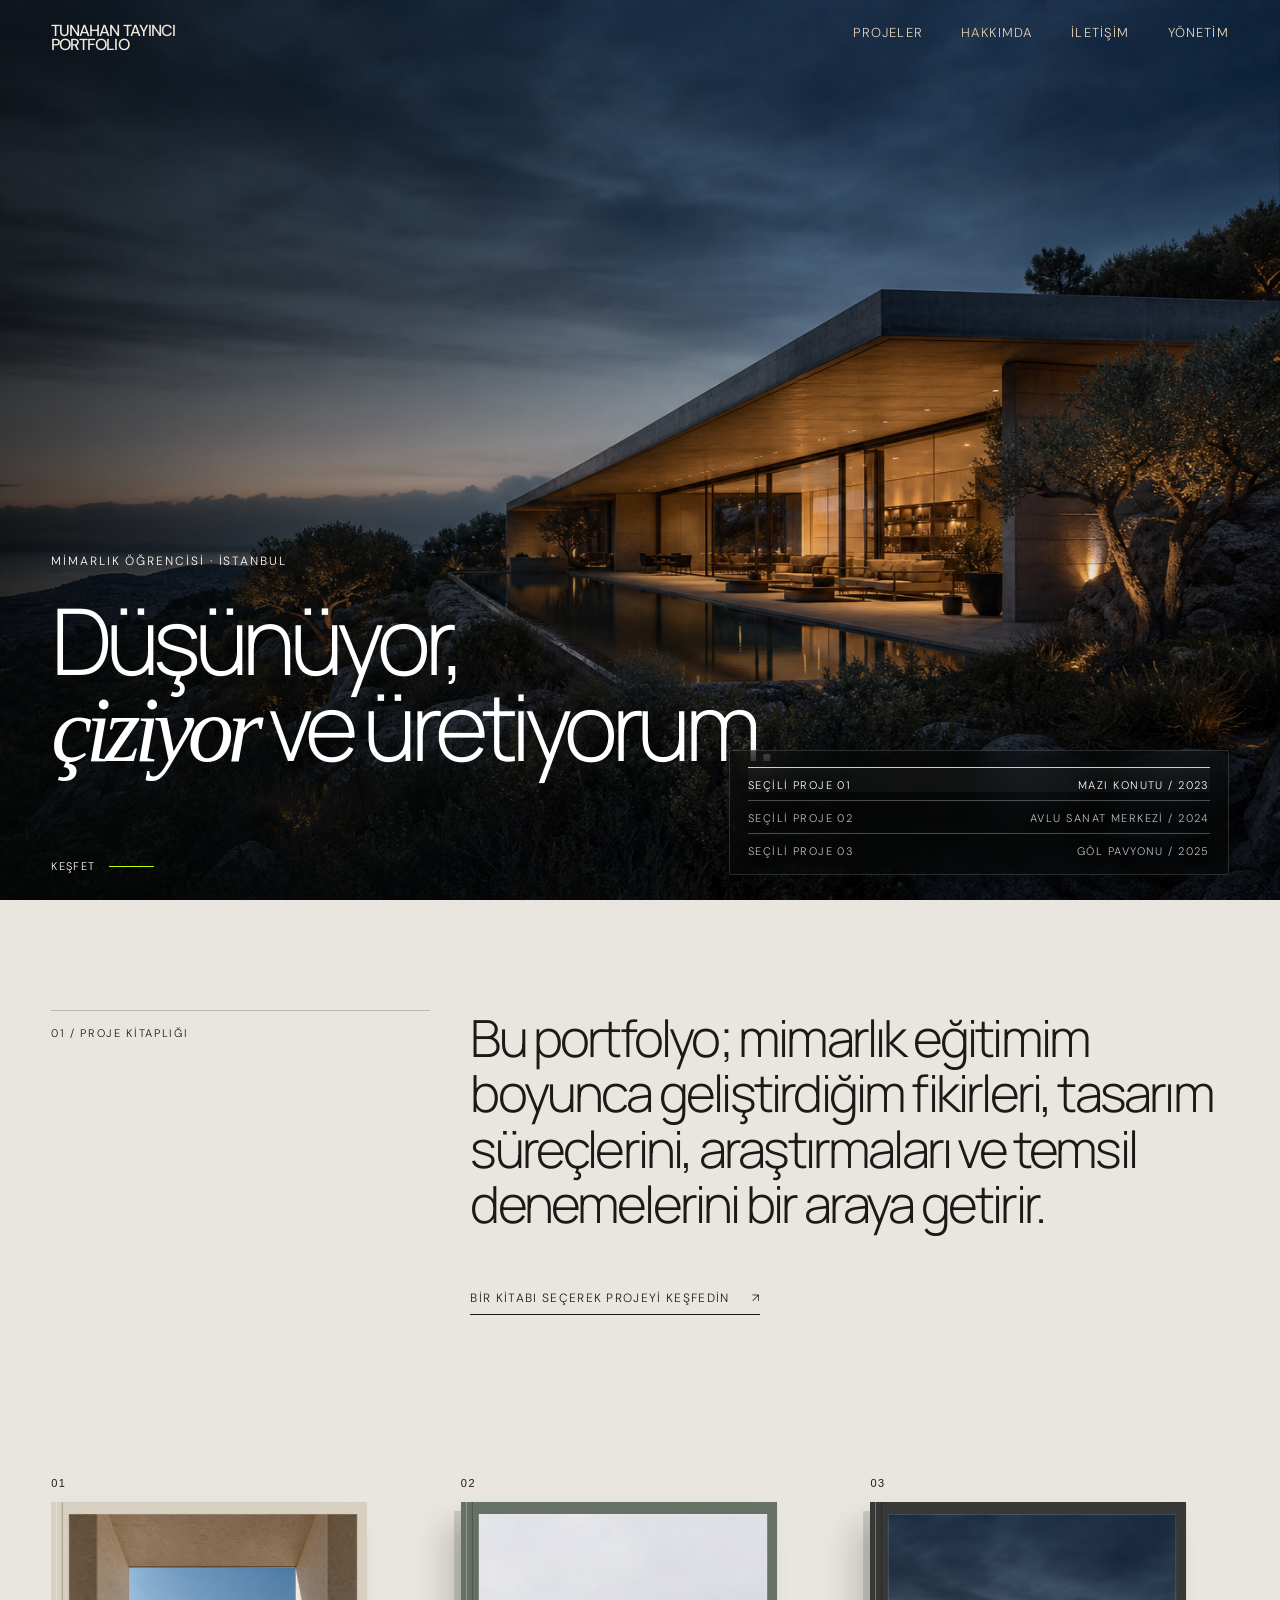
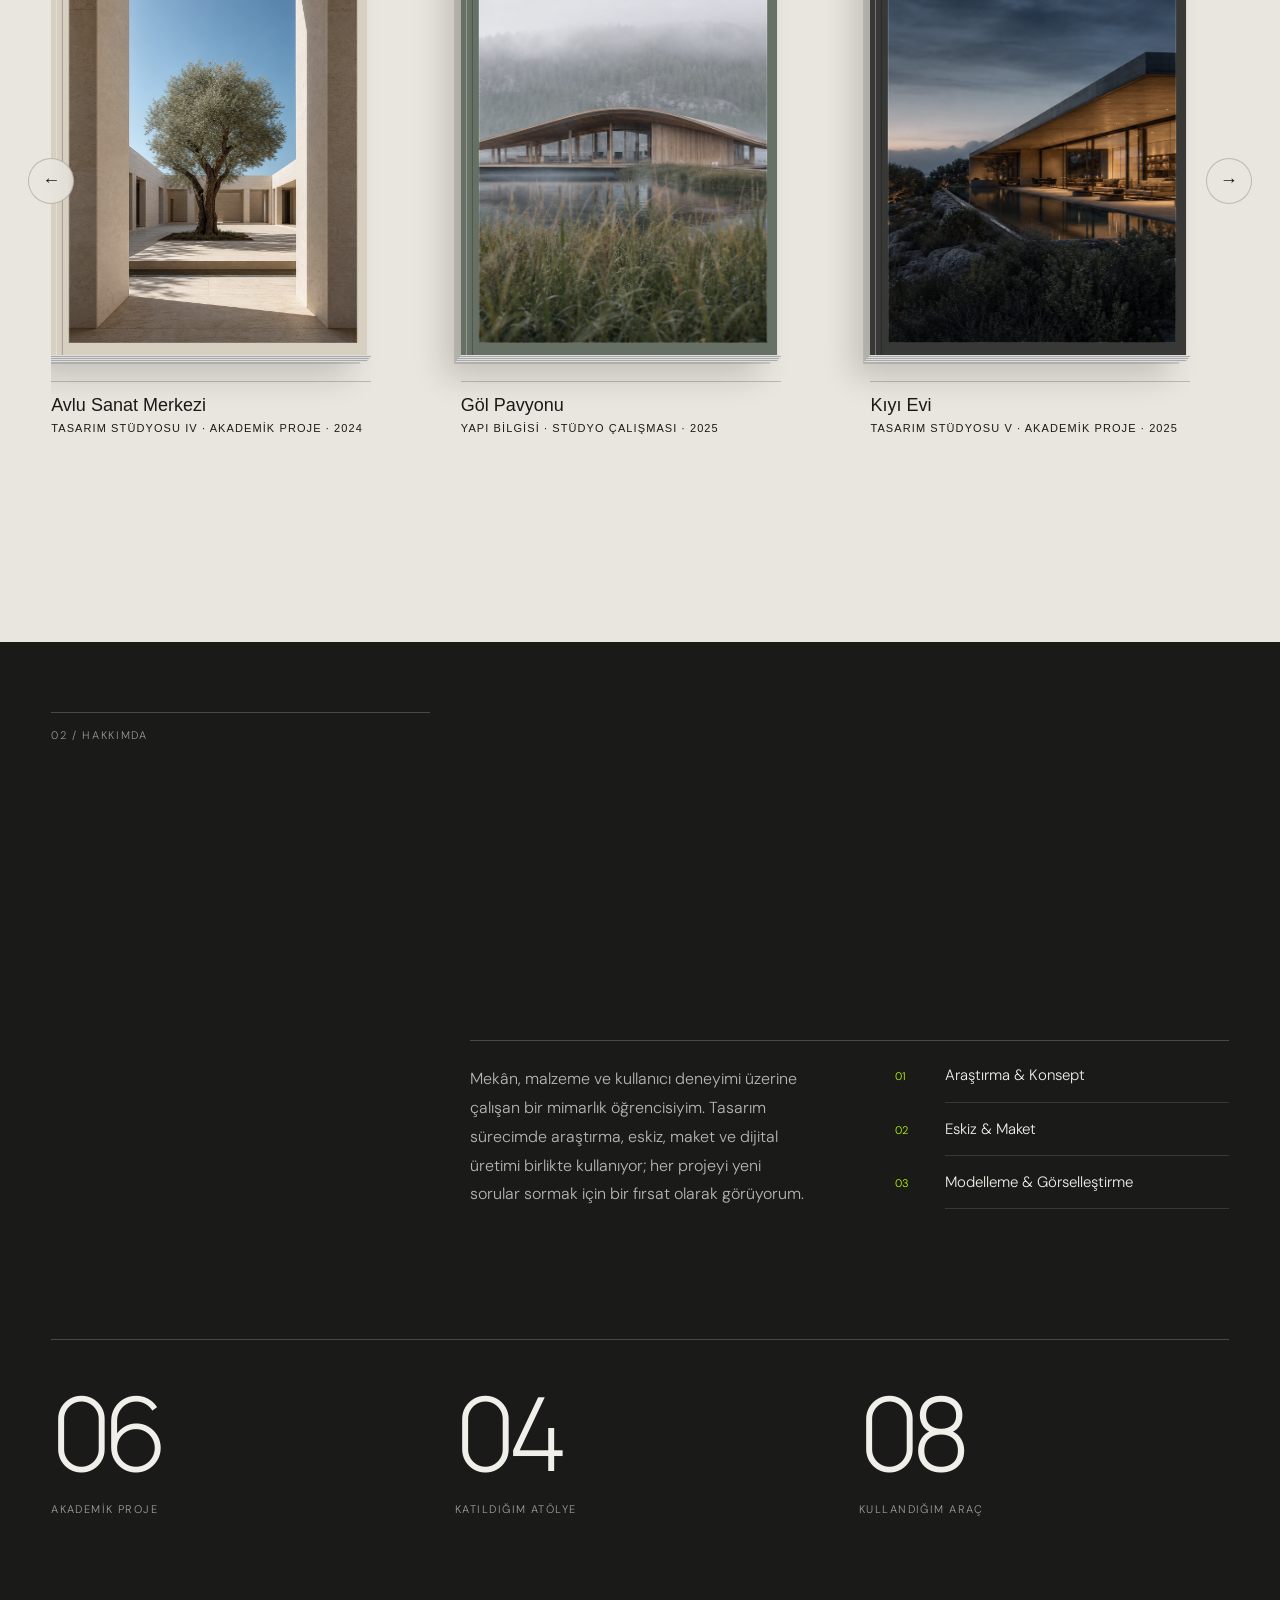
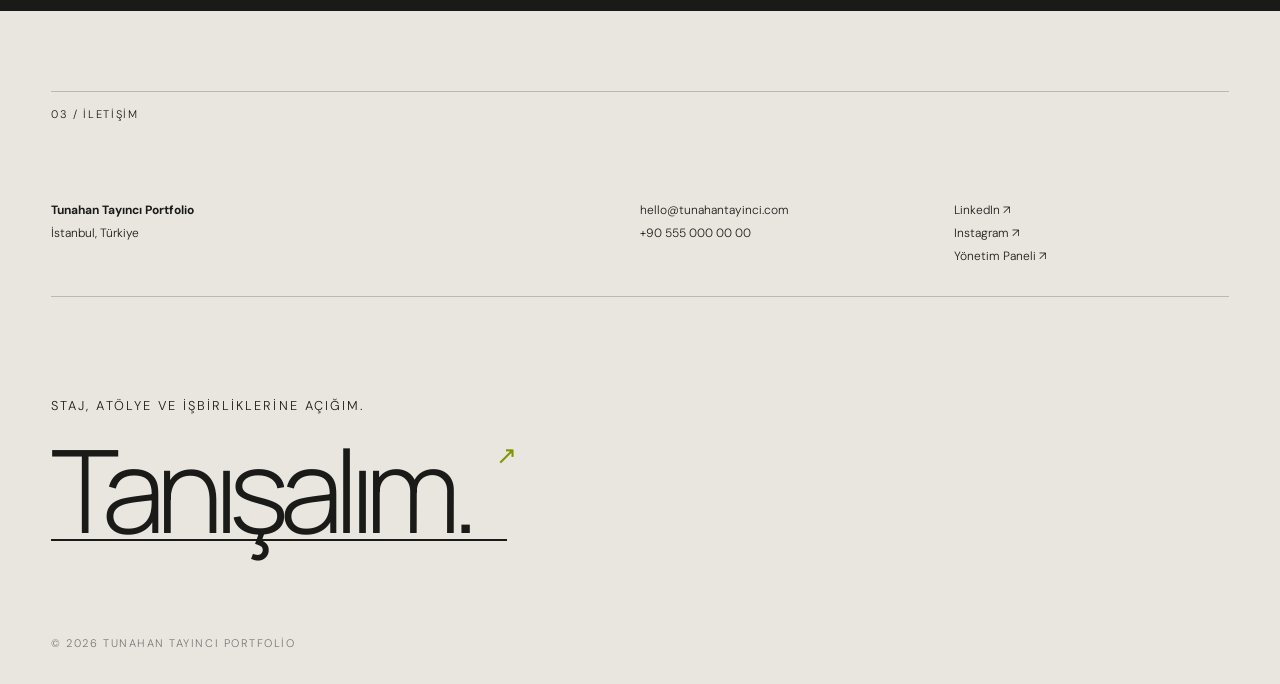
==== index.html @ 9699355d "Add files via upload" ====
<!DOCTYPE html>
<html lang="tr">
<head>
  <meta charset="UTF-8">
  <meta name="viewport" content="width=device-width, initial-scale=1.0">
  <meta name="description" content="Mimar/Architecture kişisel proje ve tasarım portfolyosu.">
  <title>Tunahan Tayıncı Portfolio — Mimar/Architecture</title>
  <link rel="preconnect" href="https://fonts.googleapis.com">
  <link rel="preconnect" href="https://fonts.gstatic.com" crossorigin>
  <link href="https://fonts.googleapis.com/css2?family=DM+Sans:wght@300;400;500&family=Manrope:wght@300;400;500&display=swap" rel="stylesheet">
  <link rel="stylesheet" href="styles.css">
</head>
<body>
  <header class="site-header" id="top">
    <a class="logo" href="#top"><span>TUNAHAN TAYINCI</span><span>PORTFOLIO</span></a>
    <button class="menu-toggle" type="button" aria-label="Menüyü aç" aria-expanded="false"><span></span><span></span></button>
    <nav class="nav-links">
      <a href="#projects">Projeler</a><a href="#studio">Hakkımda</a><a href="#contact">İletişim</a><a href="admin.html">Yönetim</a>
    </nav>
  </header>

  <main>
    <section class="hero" id="hero-section">
      <img id="hero-image" alt="Seçili mimari proje" fetchpriority="high">
      <div class="hero-shade"></div>
      <div class="hero-content"><p class="eyebrow" id="hero-location"></p><h1 id="hero-title"></h1></div>
      <div class="hero-meta" id="hero-featured-projects"></div>
      <a class="scroll-cue" href="#projects"><span>Keşfet</span><i></i></a>
    </section>

    <section class="intro section-pad reveal" id="projects">
      <div class="section-index">01 / Proje Kitaplığı</div>
      <div class="intro-copy">
        <p id="intro-text"></p>
        <span class="text-link">Bir kitabı seçerek projeyi keşfedin <span>↗</span></span>
      </div>
    </section>

    <div class="book-shelf section-pad" aria-label="Proje kitaplığı">
      <button class="shelf-arrow shelf-arrow-left" type="button" aria-label="Önceki projeler">←</button>
      <section class="book-library" id="project-grid"></section>
      <button class="shelf-arrow shelf-arrow-right" type="button" aria-label="Sonraki projeler">→</button>
    </div>

    <section class="studio section-pad" id="studio">
      <div class="section-index light">02 / Hakkımda</div>
      <div class="studio-heading reveal"><p>Tasarım yaklaşımım</p><h2 id="studio-title"></h2></div>
      <div class="studio-details reveal">
        <p id="studio-description"></p>
        <div class="services" id="skill-list"></div>
      </div>
      <div class="studio-stats reveal" id="studio-stats"></div>
    </section>

    <section class="contact section-pad" id="contact">
      <div class="section-index">03 / İletişim</div>
      <footer>
        <div class="footer-address"><strong id="footer-name"></strong><span id="footer-address"></span></div>
        <div class="footer-links"><a id="footer-email"></a><a id="footer-phone"></a></div>
        <div class="footer-social" id="footer-socials"></div>
      </footer>
      <div class="contact-main reveal"><p>Staj, atölye ve işbirliklerine açığım.</p><a id="contact-email" href="#" target="_blank" rel="noopener noreferrer"><span id="contact-link-text">Tanışalım.</span><span class="contact-arrow">↗</span></a></div>
      <p class="copyright">© 2026 Tunahan Tayıncı Portfolio</p>
    </section>
  </main>

  <dialog class="book-modal" id="book-modal">
    <button class="book-close" type="button" aria-label="Projeyi kapat">×</button>
    <div class="reader-heading"><span id="reader-kicker"></span><h2 id="reader-title"></h2></div>
    <div class="book-reader">
      <button class="reader-nav prev" type="button" aria-label="Önceki sayfa">←</button>
      <div class="open-book">
        <article class="paper-page page-left" id="page-left"></article>
        <article class="paper-page page-right" id="page-right"></article>
      </div>
      <button class="reader-nav next" type="button" aria-label="Sonraki sayfa">→</button>
    </div>
    <div class="reader-progress"><span id="page-count"></span><i><b id="page-progress"></b></i></div>
    <aside class="feedback-dock" id="feedback-dock">
      <button class="feedback-toggle" id="feedback-toggle" type="button" aria-expanded="false">Geri Bildirimler</button>
      <div class="feedback-drawer" id="feedback-drawer" hidden>
        <div class="feedback-drawer-head"><strong>Geri Bildirimler</strong><span id="feedback-count"></span></div>
        <div class="feedback-list" id="feedback-list"></div>
        <form class="feedback-form" id="feedback-form">
          <input class="feedback-honey" name="website" tabindex="-1" autocomplete="off" aria-hidden="true">
          <label>Adınız<input name="name" maxlength="80" required></label>
          <label>E-posta <small>Yayında görünmez</small><input name="email" type="email" maxlength="120"></label>
          <label>Geri bildirim<textarea name="message" maxlength="600" required></textarea></label>
          <button type="submit">Gönder</button>
          <p id="feedback-status"></p>
        </form>
      </div>
    </aside>
    <div class="page-zoom" id="page-zoom" aria-hidden="true">
      <button class="zoom-close" type="button" aria-label="Yakınlaştırmayı kapat">×</button>
      <div class="zoom-viewport" id="zoom-viewport">
        <object id="zoom-pdf" type="application/pdf" aria-label="YakÄ±nlaÅŸtÄ±rÄ±lmÄ±ÅŸ PDF proje sayfasÄ±"></object>
        <img id="zoom-image" alt="Yakınlaştırılmış proje sayfası">
      </div>
      <div class="zoom-controls" aria-label="Görsel yakınlaştırma kontrolleri">
        <button id="zoom-out" type="button" aria-label="Uzaklaştır">−</button>
        <output id="zoom-level" aria-live="polite">100%</output>
        <button id="zoom-in" type="button" aria-label="Yakınlaştır">+</button>
        <button id="zoom-reset" type="button" aria-label="Yakınlaştırmayı sıfırla">Sıfırla</button>
      </div>
      <span class="zoom-caption">Yakınlaştırın ve sürükleyerek çizimde gezinin</span>
    </div>
  </dialog>

  <script src="content.js?v=feedback-3"></script>
  <script src="script.js?v=feedback-3"></script>
</body>
</html>
---- styles.css ----
:root {
  --ink: #1a1a18;
  --paper: #e9e6df;
  --line: rgba(26, 26, 24, .22);
  --accent: #bdff00;
  --soft-white: #f1efe9;
  --pad: clamp(20px, 4vw, 72px);
}

* { box-sizing: border-box; }
html { scroll-behavior: smooth; }
body {
  margin: 0;
  background: var(--paper);
  color: var(--ink);
  font-family: "DM Sans", sans-serif;
  font-weight: 300;
}
a { color: inherit; text-decoration: none; }
img { display: block; width: 100%; }
.section-pad { padding-left: var(--pad); padding-right: var(--pad); }

.site-header {
  position: fixed;
  z-index: 20;
  top: 0; left: 0;
  width: 100%;
  display: flex;
  align-items: flex-start;
  justify-content: space-between;
  padding: 24px var(--pad);
  color: white;
  mix-blend-mode: difference;
}
.logo { display: flex; flex-direction: column; font-size: 16px; line-height: .9; letter-spacing: -.06em; font-weight: 500; }
.nav-links { display: flex; gap: 38px; font-size: 13px; text-transform: uppercase; letter-spacing: .09em; }
.nav-links a { position: relative; }
.nav-links a::after { content: ""; position: absolute; left: 0; bottom: -5px; width: 0; height: 1px; background: currentColor; transition: width .3s; }
.nav-links a:hover::after { width: 100%; }
.menu-toggle { display: none; }

.hero { position: relative; height: 100svh; min-height: 650px; color: white; overflow: hidden; background: #151715; }
.hero > img { position: absolute; inset: 0; height: 100%; object-fit: cover; opacity: 0; transition: opacity .7s ease; }
.hero.ready > img { opacity: 1; animation: hero-in 1.6s cubic-bezier(.2,.7,.2,1) both; }
.hero-shade { position: absolute; inset: 0; background: linear-gradient(90deg, rgba(5,7,7,.66), transparent 65%), linear-gradient(0deg, rgba(0,0,0,.35), transparent 45%); }
.hero-content { position: absolute; left: var(--pad); bottom: 14vh; }
.eyebrow { font-size: 12px; letter-spacing: .16em; text-transform: uppercase; margin-bottom: 28px; }
.hero h1 { font-family: "Manrope", sans-serif; font-weight: 300; font-size: clamp(46px, 7.2vw, 118px); line-height: .94; letter-spacing: -.07em; margin: 0; max-width: 1000px; }
.hero h1 em, .studio h2 em { font-family: Georgia, serif; font-weight: 400; }
.hero-meta { position: absolute; right: var(--pad); bottom: 25px; display: grid; gap: 8px; min-width: min(500px, 45vw); padding: 16px 18px; border: 1px solid rgba(255,255,255,.15); border-radius: 2px; background: rgba(7,9,8,.48); box-shadow: 0 18px 45px rgba(0,0,0,.22); backdrop-filter: blur(16px) saturate(1.15); -webkit-backdrop-filter: blur(16px) saturate(1.15); font-size: 11px; text-transform: uppercase; letter-spacing: .13em; }
.hero-project { appearance: none; border: 0; border-top: 1px solid rgba(255,255,255,.28); background: rgba(0,0,0,.08); color: rgba(255,255,255,.74); display: grid; grid-template-columns: 1fr auto; gap: 30px; align-items: center; padding: 10px 0 0; text-align: left; text-transform: inherit; letter-spacing: inherit; font: inherit; cursor: pointer; text-shadow: 0 1px 12px rgba(0,0,0,.55); transition: color .25s, border-color .25s, background .25s; }
.hero-project:hover, .hero-project.active { color: white; border-color: var(--accent); background: rgba(255,255,255,.04); }
.hero-project span:last-child { text-align: right; }
.scroll-cue { position: absolute; left: var(--pad); bottom: 27px; display: flex; gap: 13px; align-items: center; font-size: 11px; text-transform: uppercase; letter-spacing: .13em; }
.scroll-cue i { display: block; width: 45px; height: 1px; background: var(--accent); }

.section-index { font-size: 11px; letter-spacing: .15em; text-transform: uppercase; border-top: 1px solid var(--line); padding-top: 15px; }
.section-index.light { border-color: rgba(255,255,255,.2); color: rgba(255,255,255,.55); }
.intro { display: grid; grid-template-columns: 1fr 2fr; gap: 40px; padding-top: 110px; padding-bottom: 140px; }
.intro-copy p { font-family: "Manrope", sans-serif; font-size: clamp(28px, 4vw, 58px); line-height: 1.08; letter-spacing: -.055em; margin: 0 0 55px; max-width: 1000px; }
.text-link { font-size: 12px; text-transform: uppercase; letter-spacing: .11em; border-bottom: 1px solid var(--ink); padding-bottom: 8px; }
.text-link span { margin-left: 18px; }

.book-shelf {
  position: relative;
  padding-top: 30px;
  padding-bottom: 170px;
}
.book-library {
  display: grid;
  grid-auto-flow: column;
  grid-auto-columns: clamp(220px, 25vw, 360px);
  gap: clamp(34px, 7vw, 120px);
  align-items: end;
  padding: 0 0 38px;
  overflow-x: auto;
  overflow-y: visible;
  overscroll-behavior-inline: contain;
  scroll-snap-type: x proximity;
  scroll-padding-inline: var(--pad);
  perspective: 1600px;
  scrollbar-width: thin;
  scrollbar-color: rgba(26,26,24,.45) transparent;
}
.book-library::-webkit-scrollbar { height: 7px; }
.book-library::-webkit-scrollbar-track { background: transparent; }
.book-library::-webkit-scrollbar-thumb { background: rgba(26,26,24,.35); border-radius: 999px; }
.shelf-arrow {
  position: absolute;
  z-index: 3;
  top: 42%;
  transform: translateY(-50%);
  width: 46px;
  height: 46px;
  border-radius: 50%;
  border: 1px solid var(--line);
  background: rgba(233,230,223,.84);
  color: var(--ink);
  font-size: 18px;
  backdrop-filter: blur(10px);
  cursor: pointer;
}
.shelf-arrow-left { left: max(14px, calc(var(--pad) - 23px)); }
.shelf-arrow-right { right: max(14px, calc(var(--pad) - 23px)); }
.shelf-arrow:hover { background: var(--accent); border-color: transparent; }
.project-book {
  display: block;
  appearance: none;
  border: 0;
  background: none;
  color: inherit;
  padding: 0;
  text-align: left;
  cursor: pointer;
  scroll-snap-align: start;
}
.project-book:nth-child(even) { transform: translateY(70px); }
.book-number { display: block; font-size: 11px; letter-spacing: .14em; margin-bottom: 13px; }
.book-cover {
  display: block;
  position: relative;
  aspect-ratio: 3/4.25;
  padding: 12px 10px 12px 18px;
  background: var(--book-color);
  box-shadow: -7px 9px 0 rgba(0,0,0,.13), -18px 22px 30px rgba(0,0,0,.16);
  transform-origin: left center;
  transform: rotateY(-9deg);
  transition: transform .55s cubic-bezier(.2,.7,.2,1), box-shadow .55s;
}
.book-cover::before { content: ""; position: absolute; z-index: 2; left: 5px; top: 0; bottom: 0; width: 5px; border-left: 1px solid rgba(255,255,255,.32); border-right: 1px solid rgba(0,0,0,.25); }
.book-cover::after { content: ""; position: absolute; left: 0; right: -5px; bottom: -7px; height: 7px; background: repeating-linear-gradient(0deg,#ddd 0 1px,#aaa 1px 2px); transform: skewX(-40deg); transform-origin: left top; }
.book-cover img { height: 100%; object-fit: cover; filter: saturate(.8); }
.book-cover i { position: absolute; inset: 12px 10px 12px 18px; box-shadow: inset 0 0 0 1px rgba(255,255,255,.15); }
.project-book:hover .book-cover { transform: rotateY(0) translateY(-14px); box-shadow: -4px 7px 0 rgba(0,0,0,.1), -20px 35px 45px rgba(0,0,0,.23); }
.book-caption { display: flex; flex-direction: column; gap: 6px; border-top: 1px solid var(--line); margin-top: 25px; padding-top: 13px; }
.book-caption strong { font-size: 18px; font-weight: 400; }
.book-caption small { font-size: 11px; text-transform: uppercase; letter-spacing: .1em; }

.book-modal {
  width: 100vw;
  max-width: none;
  height: 100vh;
  max-height: none;
  margin: 0;
  border: 0;
  padding: 28px var(--pad);
  background: #171816;
  color: var(--soft-white);
  overflow: hidden;
}
.book-modal::backdrop { background: rgba(0,0,0,.8); }
.book-close { position: absolute; z-index: 5; top: 22px; right: var(--pad); border: 1px solid rgba(255,255,255,.25); color: white; background: transparent; border-radius: 50%; width: 44px; height: 44px; font-size: 25px; font-weight: 200; cursor: pointer; }
.reader-heading { position: absolute; z-index: 2; left: var(--pad); top: 27px; }
.reader-heading span { display: block; color: var(--accent); font-size: 11px; text-transform: uppercase; letter-spacing: .13em; margin-bottom: 7px; }
.reader-heading h2 { margin: 0; font-size: 20px; font-weight: 400; }
.book-reader { height: 100%; display: grid; grid-template-columns: 55px minmax(0, 1200px) 55px; justify-content: center; align-items: center; gap: 20px; }
.open-book { position: relative; display: grid; grid-template-columns: 1fr 1fr; height: min(72vh, 730px); filter: drop-shadow(0 25px 35px rgba(0,0,0,.45)); perspective: 2800px; transform-style: preserve-3d; }
.open-book::after { content: ""; position: absolute; z-index: 4; left: 50%; top: 0; bottom: 0; width: 28px; transform: translateX(-50%); background: linear-gradient(90deg,transparent,rgba(0,0,0,.2),rgba(255,255,255,.07),transparent); pointer-events: none; }
.paper-page { position: relative; background: #e8e4da; color: var(--ink); overflow: hidden; transform-style: preserve-3d; backface-visibility: hidden; will-change: transform, opacity, box-shadow; }
.page-left { border-radius: 3px 0 0 3px; box-shadow: inset -10px 0 18px rgba(0,0,0,.1); }
.page-right { border-radius: 0 3px 3px 0; box-shadow: inset 10px 0 18px rgba(0,0,0,.1); transform-origin: left; }
.reader-image-frame { width: 100%; height: 100%; overflow: hidden; border: 0; padding: 0; cursor: zoom-in; position: relative; }
.reader-image { width: 100%; height: 100%; object-fit: cover; }
.zoom-hint { position: absolute; left: 14px; bottom: 14px; background: rgba(0,0,0,.56); color: white; padding: 7px 10px; font-size: 10px; text-transform: uppercase; letter-spacing: .12em; opacity: 0; transform: translateY(6px); transition: opacity .25s, transform .25s; }
.zoomable-page:hover .zoom-hint { opacity: 1; transform: translateY(0); }
.folio { position: absolute; right: 15px; bottom: 12px; background: rgba(0,0,0,.55); color: white; padding: 6px 8px; font-size: 11px; }
.page-zoom { position: fixed; z-index: 20; inset: 0; display: grid; place-items: center; padding: clamp(18px, 4vw, 56px); background: rgba(5,6,6,.86); opacity: 0; visibility: hidden; pointer-events: none; transition: opacity .28s ease, visibility .28s ease; backdrop-filter: blur(12px); }
.page-zoom.open { opacity: 1; visibility: visible; pointer-events: auto; }
.zoom-viewport { width: 94vw; height: 82vh; display: grid; place-items: center; overflow: hidden; cursor: zoom-in; touch-action: none; }
.zoom-viewport.zoomed { cursor: grab; }
.zoom-viewport.dragging { cursor: grabbing; }
.zoom-viewport #zoom-pdf { display: none; width: 100%; height: 100%; border: 0; background: white; }
.page-zoom.pdf-mode .zoom-viewport { cursor: default; overflow: hidden; touch-action: auto; }
.page-zoom.pdf-mode #zoom-image { display: none; }
.page-zoom.pdf-mode #zoom-pdf { display: block; }
.page-zoom.pdf-mode .zoom-controls { display: none; }
.page-zoom img { width: auto; height: auto; max-width: 94vw; max-height: 82vh; object-fit: contain; filter: drop-shadow(0 28px 40px rgba(0,0,0,.55)); animation: zoom-in .32s cubic-bezier(.2,.7,.2,1) both; transform-origin: center; user-select: none; -webkit-user-drag: none; will-change: transform; }
.zoom-caption { position: absolute; left: 50%; bottom: 22px; transform: translateX(-50%); color: rgba(255,255,255,.62); font-size: 11px; text-transform: uppercase; letter-spacing: .14em; white-space: nowrap; }
.zoom-close { position: absolute; z-index: 2; top: 24px; right: var(--pad); width: 44px; height: 44px; border-radius: 50%; border: 1px solid rgba(255,255,255,.28); background: transparent; color: white; font-size: 26px; cursor: pointer; }
.zoom-controls { position: absolute; z-index: 3; right: var(--pad); bottom: 20px; display: flex; align-items: center; gap: 7px; padding: 7px; border: 1px solid rgba(255,255,255,.2); border-radius: 999px; background: rgba(12,13,12,.72); backdrop-filter: blur(12px); }
.zoom-controls button { min-width: 38px; height: 38px; border: 0; border-radius: 999px; padding: 0 12px; background: rgba(255,255,255,.1); color: white; font: inherit; font-size: 18px; cursor: pointer; }
.zoom-controls button:hover { background: var(--accent); color: var(--ink); }
.zoom-controls #zoom-reset { font-size: 11px; text-transform: uppercase; letter-spacing: .08em; }
.zoom-controls output { min-width: 50px; color: white; font-size: 11px; text-align: center; letter-spacing: .06em; }
.intro-page, .end-page { height: 100%; padding: clamp(30px,5vw,80px); display: flex; flex-direction: column; justify-content: center; }
.intro-page span, .intro-page small, .end-page span, .end-page small { font-size: 11px; text-transform: uppercase; letter-spacing: .13em; }
.intro-page h3 { font-family: "Manrope"; font-size: clamp(36px,4.5vw,74px); line-height: .95; letter-spacing: -.07em; margin: 40px 0 24px; }
.intro-page p { font-size: 15px; line-height: 1.75; max-width: 420px; }
.intro-page small { margin-top: auto; }
.reader-text-page { height: 100%; padding: clamp(30px,5vw,76px); display: flex; flex-direction: column; justify-content: center; color: var(--ink); }
.reader-text-page span { font-size: 11px; text-transform: uppercase; letter-spacing: .13em; color: #778500; margin-bottom: 26px; }
.reader-text-page h3 { font-family: "Manrope", sans-serif; font-size: clamp(32px,4vw,64px); line-height: .98; letter-spacing: -.06em; font-weight: 300; margin: 0 0 26px; }
.reader-text-page p { margin: 0; font-size: 16px; line-height: 1.75; white-space: pre-wrap; max-width: 520px; }
.reader-pdf-page { position: relative; height: 100%; padding: 18px 18px 58px; overflow: hidden; display: grid; place-items: center; background: #f3f1ea; }
.reader-pdf-page object { width: 100%; height: auto; max-height: 100%; aspect-ratio: 1.414 / 1; border: 0; background: white; display: block; box-shadow: 0 8px 22px rgba(0,0,0,.18); }
.reader-pdf-page a { position: absolute; left: 14px; bottom: 14px; z-index: 2; background: rgba(0,0,0,.64); color: white; padding: 8px 10px; font-size: 10px; text-transform: uppercase; letter-spacing: .12em; }
.pdf-inspect-trigger { width: 100%; height: 100%; display: grid; place-items: center; border: 0; padding: 0; background: transparent; cursor: zoom-in; position: relative; }
.pdf-inspect-trigger object { pointer-events: none; }
.pdf-inspect-trigger > span { position: absolute; left: 14px; bottom: 14px; z-index: 2; background: rgba(0,0,0,.64); color: white; padding: 8px 10px; font-size: 10px; text-transform: uppercase; letter-spacing: .12em; }
.pdf-fallback { height: 100%; display: grid; place-items: center; gap: 8px; align-content: center; padding: 24px; text-align: center; }
.pdf-fallback strong { font-size: 42px; letter-spacing: .12em; }
.end-page { text-align: center; gap: 20px; }
.end-page strong { font-family: "Manrope"; font-size: clamp(32px,4vw,65px); letter-spacing: -.06em; font-weight: 300; }
.reader-nav { width: 48px; height: 48px; border-radius: 50%; border: 1px solid rgba(255,255,255,.25); color: white; background: transparent; font-size: 18px; cursor: pointer; }
.reader-nav:disabled { opacity: .2; cursor: default; }
.reader-progress { position: absolute; left: 50%; bottom: 22px; transform: translateX(-50%); width: min(350px,50vw); display: flex; align-items: center; gap: 14px; font-size: 11px; }
.reader-progress i { height: 1px; flex: 1; background: rgba(255,255,255,.2); }
.reader-progress b { display: block; height: 1px; width: 0; background: var(--accent); transition: width .4s; }
.feedback-dock { position: absolute; z-index: 6; right: var(--pad); bottom: 76px; width: min(390px, calc(100vw - 34px)); color: var(--ink); }
.feedback-toggle { margin-left: auto; display: block; border: 1px solid rgba(255,255,255,.26); background: rgba(18,19,18,.75); color: white; padding: 12px 15px; font-size: 11px; text-transform: uppercase; letter-spacing: .12em; backdrop-filter: blur(12px); }
.feedback-drawer { margin-top: 10px; max-height: min(58vh, 520px); overflow: auto; background: rgba(232,228,218,.96); border: 1px solid rgba(255,255,255,.18); box-shadow: 0 22px 60px rgba(0,0,0,.36); padding: 18px; backdrop-filter: blur(16px); }
.feedback-drawer-head { display: flex; justify-content: space-between; align-items: center; gap: 14px; border-bottom: 1px solid rgba(25,26,24,.18); padding-bottom: 12px; margin-bottom: 14px; }
.feedback-drawer-head strong { font-size: 18px; font-weight: 400; }
.feedback-drawer-head span { font-size: 10px; text-transform: uppercase; letter-spacing: .12em; color: #667700; }
.feedback-list { display: grid; gap: 12px; margin-bottom: 16px; }
.feedback-item { border-bottom: 1px solid rgba(25,26,24,.14); padding-bottom: 12px; }
.feedback-item p { margin: 0 0 8px; font-size: 14px; line-height: 1.55; white-space: pre-wrap; }
.feedback-item span { font-size: 10px; text-transform: uppercase; letter-spacing: .12em; color: #667700; }
.feedback-empty { margin: 0 0 14px; color: #666; font-size: 14px; line-height: 1.5; }
.feedback-form { display: grid; gap: 12px; border-top: 1px solid rgba(25,26,24,.18); padding-top: 16px; }
.feedback-form label { display: grid; gap: 7px; font-size: 10px; text-transform: uppercase; letter-spacing: .12em; }
.feedback-form label small { color: #666; text-transform: none; letter-spacing: 0; }
.feedback-form input,.feedback-form textarea { border: 0; border-bottom: 1px solid rgba(25,26,24,.22); background: rgba(255,255,255,.45); padding: 10px; color: var(--ink); font: inherit; font-size: 14px; outline: none; }
.feedback-form textarea { min-height: 82px; resize: vertical; }
.feedback-form button { width: max-content; border: 0; background: var(--ink); color: white; padding: 11px 15px; font-size: 11px; text-transform: uppercase; letter-spacing: .1em; }
.feedback-form p { min-height: 18px; margin: 0; color: #667700; font-size: 12px; line-height: 1.45; }
.feedback-honey { position: absolute; left: -9999px; opacity: 0; }
.page-slide-in-next { animation: page-slide-next .52s cubic-bezier(.2,.7,.2,1) both; }
.page-slide-in-prev { animation: page-slide-prev .52s cubic-bezier(.2,.7,.2,1) both; }
@keyframes page-slide-next {
  0% { opacity: 0; transform: translateX(34px) scale(.985); filter: blur(5px) brightness(.82); }
  58% { opacity: 1; filter: blur(1px) brightness(.94); }
  100% { opacity: 1; transform: translateX(0) scale(1); filter: blur(0) brightness(1); }
}
@keyframes page-slide-prev {
  0% { opacity: 0; transform: translateX(-34px) scale(.985); filter: blur(5px) brightness(.82); }
  58% { opacity: 1; filter: blur(1px) brightness(.94); }
  100% { opacity: 1; transform: translateX(0) scale(1); filter: blur(0) brightness(1); }
}
@keyframes zoom-in {
  from { opacity: 0; }
  to { opacity: 1; }
}

@media (prefers-reduced-motion: reduce) {
  .page-slide-in-next, .page-slide-in-prev, .page-zoom img { animation: none; }
}

.project-grid { display: grid; grid-template-columns: 1.35fr 1fr; column-gap: clamp(28px, 6vw, 110px); row-gap: 150px; padding-bottom: 160px; }
.project a { display: block; }
.project-image { overflow: hidden; position: relative; background: #d4d0c8; }
.project-image img { height: 100%; object-fit: cover; transition: transform .9s cubic-bezier(.2,.7,.2,1), filter .4s; }
.project:hover img { transform: scale(1.025); filter: brightness(.8); }
.project-large .project-image { aspect-ratio: 4/5; }
.project-offset { margin-top: 220px; }
.project-offset .project-image { aspect-ratio: 1/1; }
.project-wide { grid-column: 1 / -1; width: 78%; margin-left: auto; }
.project-wide .project-image { aspect-ratio: 16/8; }
.project-arrow { position: absolute; right: 20px; top: 20px; width: 42px; height: 42px; display: grid; place-items: center; border-radius: 50%; background: var(--accent); color: var(--ink); transform: scale(0); transition: transform .35s; }
.project:hover .project-arrow { transform: scale(1); }
.project-info { display: flex; justify-content: space-between; gap: 20px; padding-top: 16px; border-top: 1px solid var(--line); margin-top: 11px; }
.project-info h2 { font-size: 20px; font-weight: 400; margin: 0; letter-spacing: -.03em; }
.project-info div { display: flex; gap: 20px; font-size: 11px; text-transform: uppercase; letter-spacing: .1em; padding-top: 5px; }

.studio { color: var(--soft-white); background: var(--ink); padding-top: 70px; padding-bottom: 95px; display: grid; grid-template-columns: 1fr 2fr; gap: 60px 40px; }
.studio-heading { grid-column: 2; }
.studio-heading > p { font-size: 12px; text-transform: uppercase; letter-spacing: .15em; color: var(--accent); margin: 0 0 27px; }
.studio h2 { font-family: "Manrope", sans-serif; font-size: clamp(38px, 5.8vw, 90px); line-height: 1; letter-spacing: -.065em; font-weight: 300; max-width: 1050px; margin: 0; }
.studio-details { grid-column: 2; display: grid; grid-template-columns: 1fr 1fr; gap: 90px; border-top: 1px solid rgba(255,255,255,.2); padding-top: 24px; }
.studio-details > p { margin: 0; font-size: 16px; line-height: 1.8; color: rgba(255,255,255,.68); max-width: 560px; white-space: pre-wrap; }
.services { display: grid; grid-template-columns: 38px 1fr; gap: 16px 12px; font-size: 15px; }
.services span { color: var(--accent); font-size: 11px; padding-top: 4px; }
.services p { margin: 0; padding-bottom: 12px; border-bottom: 1px solid rgba(255,255,255,.13); }
.studio-stats { grid-column: 1 / -1; display: grid; grid-template-columns: repeat(auto-fit, minmax(210px, 1fr)); gap: 34px; margin-top: 70px; border-top: 1px solid rgba(255,255,255,.2); padding-top: 22px; }
.studio-stats div { display: flex; flex-direction: column; }
.studio-stats strong { font-family: "Manrope", sans-serif; font-size: clamp(56px, 8vw, 130px); font-weight: 300; letter-spacing: -.08em; }
.studio-stats span { font-size: 11px; text-transform: uppercase; letter-spacing: .13em; color: rgba(255,255,255,.58); }

.contact { padding-top: 80px; padding-bottom: 34px; }
.contact-main { padding: 88px 0 95px; }
.contact-main p { font-size: clamp(12px, 1vw, 15px); text-transform: uppercase; letter-spacing: .16em; margin-bottom: 26px; }
.contact-main a { display: inline-flex; align-items: flex-start; gap: clamp(14px, 2vw, 28px); font-family: "Manrope", sans-serif; font-size: clamp(72px, 9vw, 150px); letter-spacing: -.08em; line-height: .86; border-bottom: 2px solid var(--ink); white-space: nowrap; }
.contact-main #contact-link-text { display: inline-block; color: var(--ink); }
.contact-main .contact-arrow { display: inline-block; font-size: .22em; line-height: 1; margin-top: .08em; color: #829400; }
footer { border-bottom: 1px solid var(--line); margin-top: 78px; padding: 0 0 28px; display: grid; grid-template-columns: 2fr 1fr 1fr; gap: 40px; font-size: clamp(12px, .9vw, 15px); line-height: 1.9; }
footer div { display: flex; flex-direction: column; }
.copyright { margin: 0; font-size: 11px; text-transform: uppercase; letter-spacing: .14em; color: #777; }

.reveal { opacity: 0; transform: translateY(28px); transition: opacity .9s, transform .9s; }
.reveal.visible { opacity: 1; transform: translateY(0); }
@keyframes hero-in { from { transform: scale(1.05); filter: brightness(.4); } to { transform: scale(1); filter: brightness(1); } }

@media (max-width: 780px) {
  .site-header { padding-top: 18px; }
  .menu-toggle { display: flex; flex-direction: column; gap: 6px; background: none; border: 0; padding: 5px; z-index: 2; }
  .menu-toggle span { width: 24px; height: 1px; background: white; transition: transform .3s; }
  .menu-toggle.open span:first-child { transform: translateY(3.5px) rotate(45deg); }
  .menu-toggle.open span:last-child { transform: translateY(-3.5px) rotate(-45deg); }
  .nav-links { position: fixed; inset: 0; background: var(--ink); padding: 100px 20px; flex-direction: column; font-size: 28px; opacity: 0; visibility: hidden; transition: opacity .3s; mix-blend-mode: normal; }
  .nav-links.open { opacity: 1; visibility: visible; }
  .hero { min-height: 720px; }
  .hero > img { object-position: 64% center; }
  .hero-content { bottom: max(285px, 34vh); right: var(--pad); }
  .eyebrow { font-size: 11px; margin-bottom: 16px; line-height: 1.5; }
  .hero h1 { font-size: clamp(48px, 14.5vw, 72px); line-height: .9; letter-spacing: -.075em; max-width: 92vw; }
  .hero-meta { left: var(--pad); right: var(--pad); bottom: 28px; min-width: 0; padding: 13px 14px; gap: 7px; font-size: 10px; line-height: 1.35; letter-spacing: .17em; background: rgba(7,9,8,.62); }
  .hero-project { grid-template-columns: 1fr; gap: 4px; padding-top: 8px; }
  .hero-project span:last-child { text-align: left; }
  .scroll-cue { display: none; }
  .intro { grid-template-columns: 1fr; padding-top: 70px; padding-bottom: 90px; }
  .book-shelf { padding-bottom: 100px; }
  .book-library { grid-auto-columns: minmax(190px, 72vw); gap: 26px; padding-bottom: 34px; }
  .shelf-arrow { top: auto; bottom: 36px; transform: none; width: 42px; height: 42px; }
  .shelf-arrow-left { left: var(--pad); }
  .shelf-arrow-right { right: var(--pad); }
  .project-book:nth-child(even) { transform: none; }
  .book-caption small { line-height: 1.6; }
  .book-modal { padding: 18px 10px; }
  .reader-heading { left: 14px; top: 18px; right: 64px; }
  .reader-heading h2 { font-size: 17px; line-height: 1.2; }
  .book-reader { grid-template-columns: 36px minmax(0,1fr) 36px; gap: 6px; padding-top: 54px; }
  .open-book { width: 100%; grid-template-columns: 1fr; height: min(66vh, 620px); filter: drop-shadow(0 18px 28px rgba(0,0,0,.42)); }
  .open-book::after { display: none; }
  .page-left { border-radius: 4px; box-shadow: 0 12px 28px rgba(0,0,0,.22), inset 0 0 0 1px rgba(0,0,0,.05); }
  .page-right { display: none; }
  .intro-page, .end-page { padding: 28px; }
  .reader-nav { width: 36px; height: 36px; }
  .feedback-dock { right: 10px; bottom: 50px; width: calc(100vw - 20px); }
  .feedback-toggle { padding: 10px 12px; font-size: 10px; }
  .feedback-drawer { max-height: 44vh; padding: 14px; }
  .zoom-hint { opacity: 1; transform: none; font-size: 9px; }
  .zoom-viewport { width: 96vw; height: 74vh; }
  .page-zoom img { max-width: 96vw; max-height: 74vh; }
  .zoom-caption { display: none; }
  .zoom-controls { right: 50%; bottom: 18px; transform: translateX(50%); }
  .project-grid { grid-template-columns: 1fr; row-gap: 75px; padding-bottom: 100px; }
  .project-offset { margin-top: 0; }
  .project-wide { grid-column: auto; width: 100%; }
  .project-wide .project-image { aspect-ratio: 4/3; }
  .project-info { flex-direction: column; }
  .studio { grid-template-columns: 1fr; padding-top: 50px; }
  .studio-heading, .studio-details, .studio-stats { grid-column: auto; }
  .studio-details { grid-template-columns: 1fr; gap: 45px; }
  .studio-stats { grid-template-columns: 1fr; gap: 32px; }
  .contact-main { padding: 70px 0 75px; }
  .contact-main a { font-size: clamp(50px, 15vw, 84px); white-space: normal; }
  footer { grid-template-columns: 1fr; gap: 24px; margin-top: 54px; }
  .copyright { margin-top: 0; }
}

@media (max-width: 430px) {
  .hero-content { bottom: max(270px, 33vh); }
  .hero h1 { font-size: clamp(43px, 13.2vw, 60px); line-height: .92; }
  .hero-meta { font-size: 9px; letter-spacing: .15em; padding: 12px; }
}
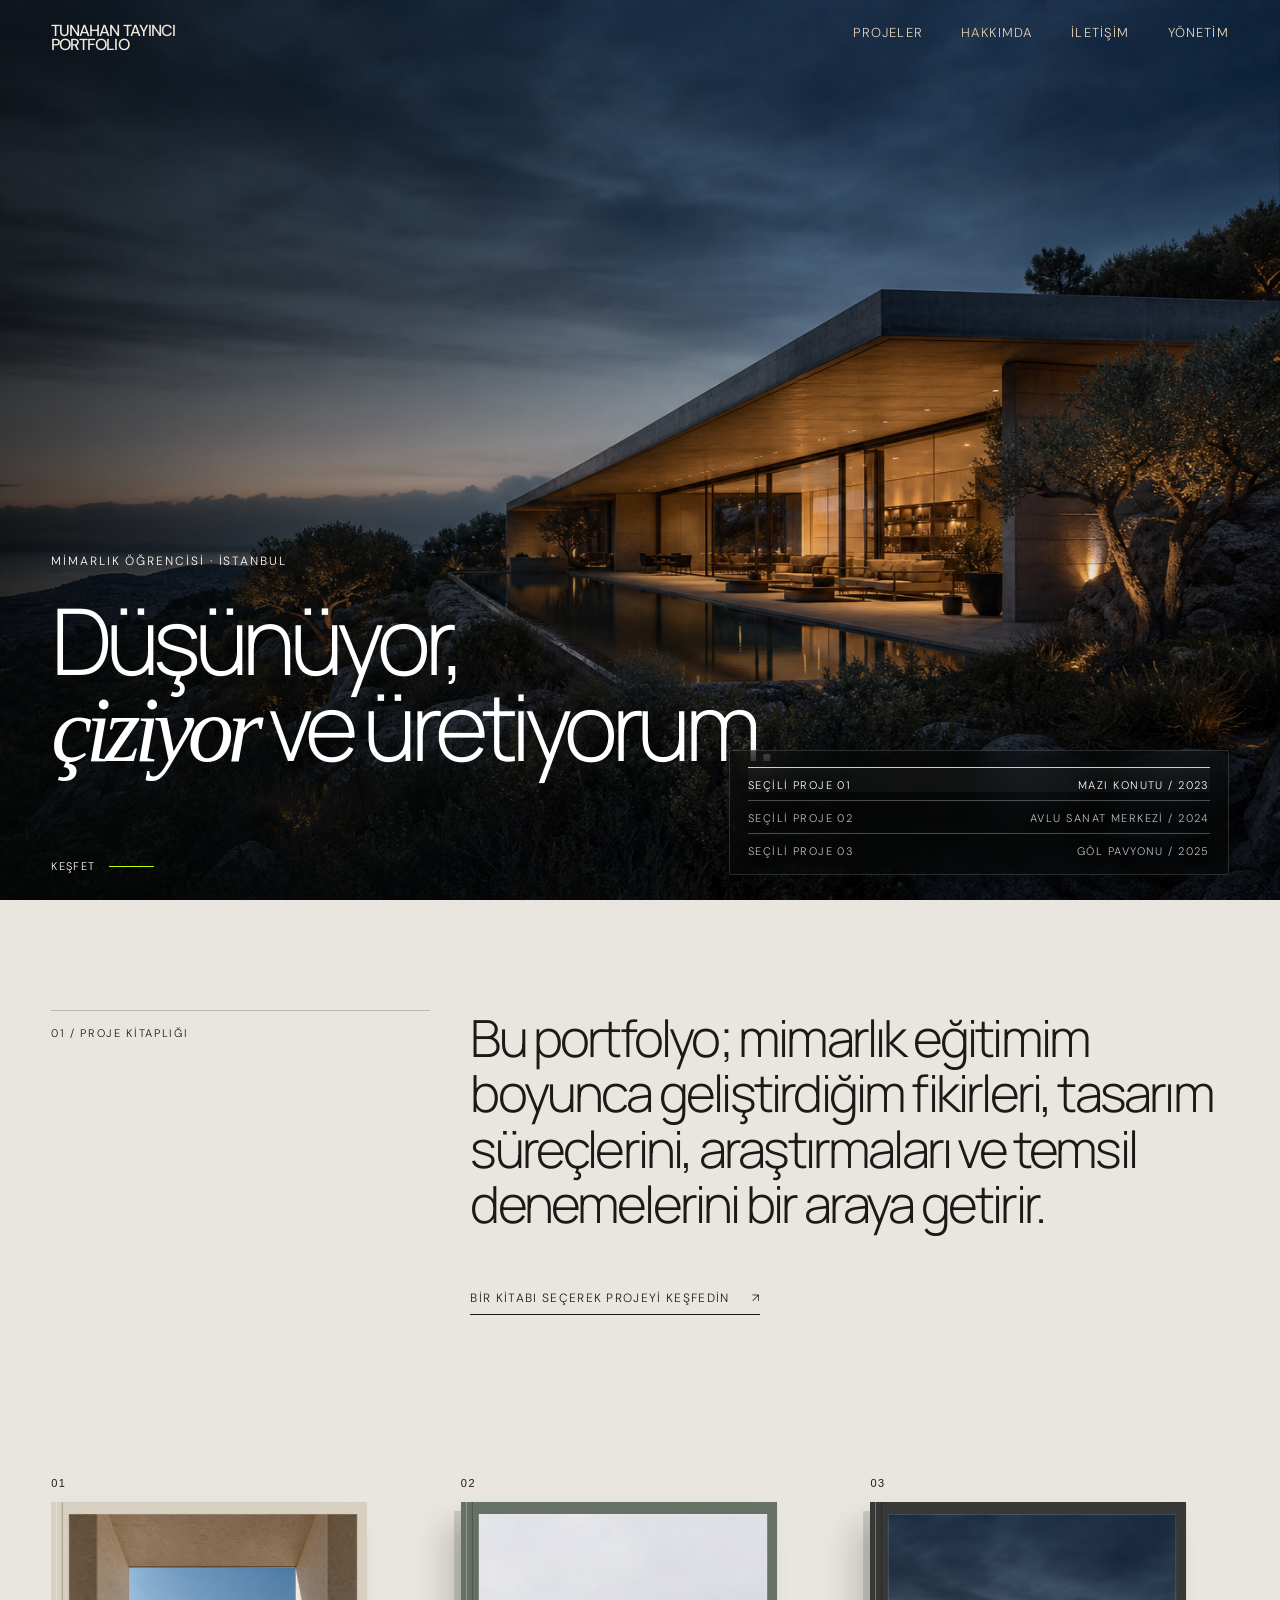
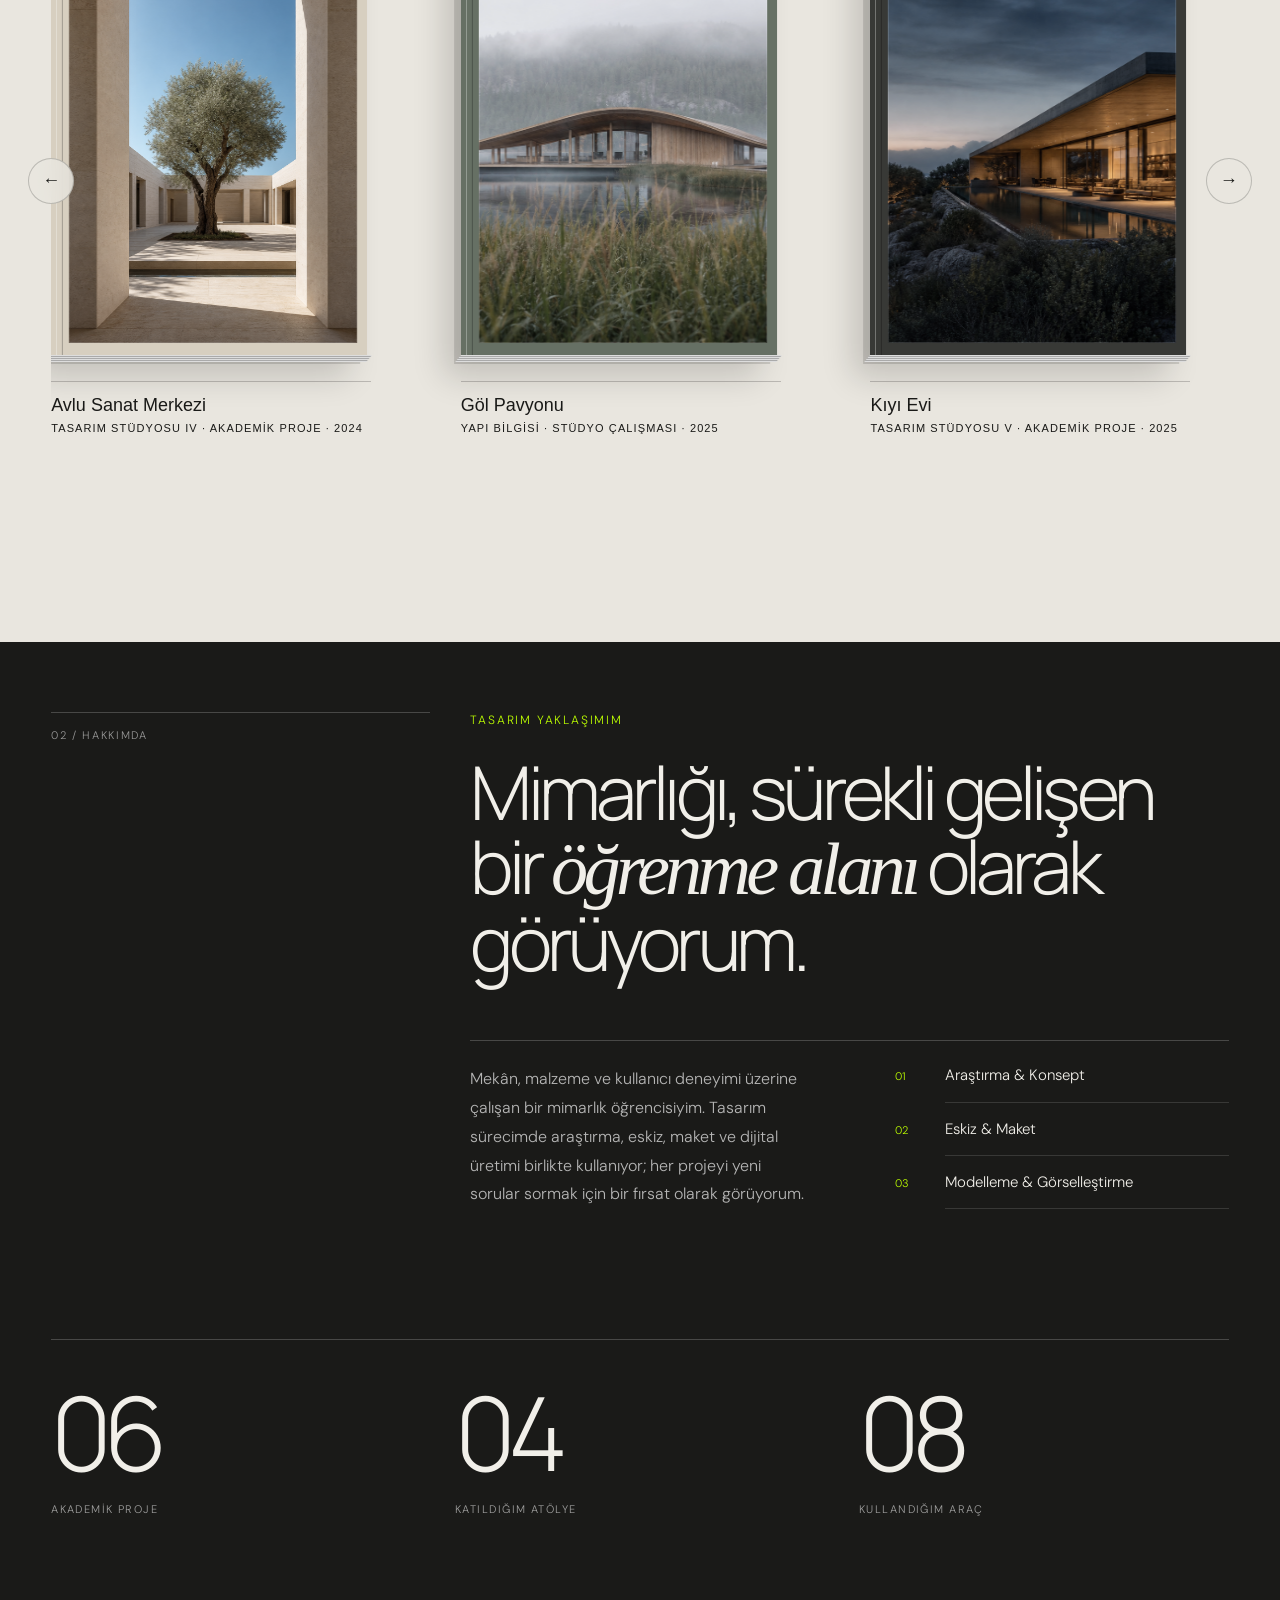
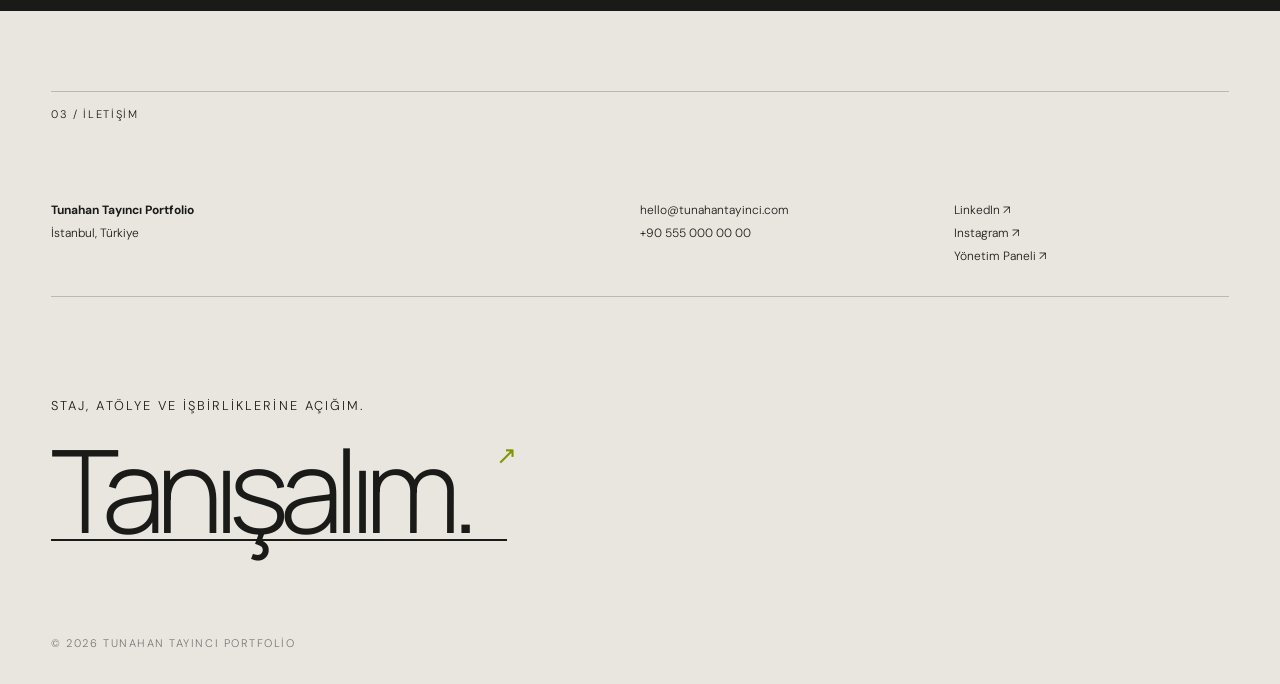
==== commit 02d41ed2: "Add files via upload" ====
--- a/index.html
+++ b/index.html
@@ -107,7 +107,7 @@
     </div>
   </dialog>
 
-  <script src="content.js?v=feedback-3"></script>
-  <script src="script.js?v=feedback-3"></script>
+  <script src="content.js?v=feedback-4"></script>
+  <script src="script.js?v=feedback-4"></script>
 </body>
 </html>
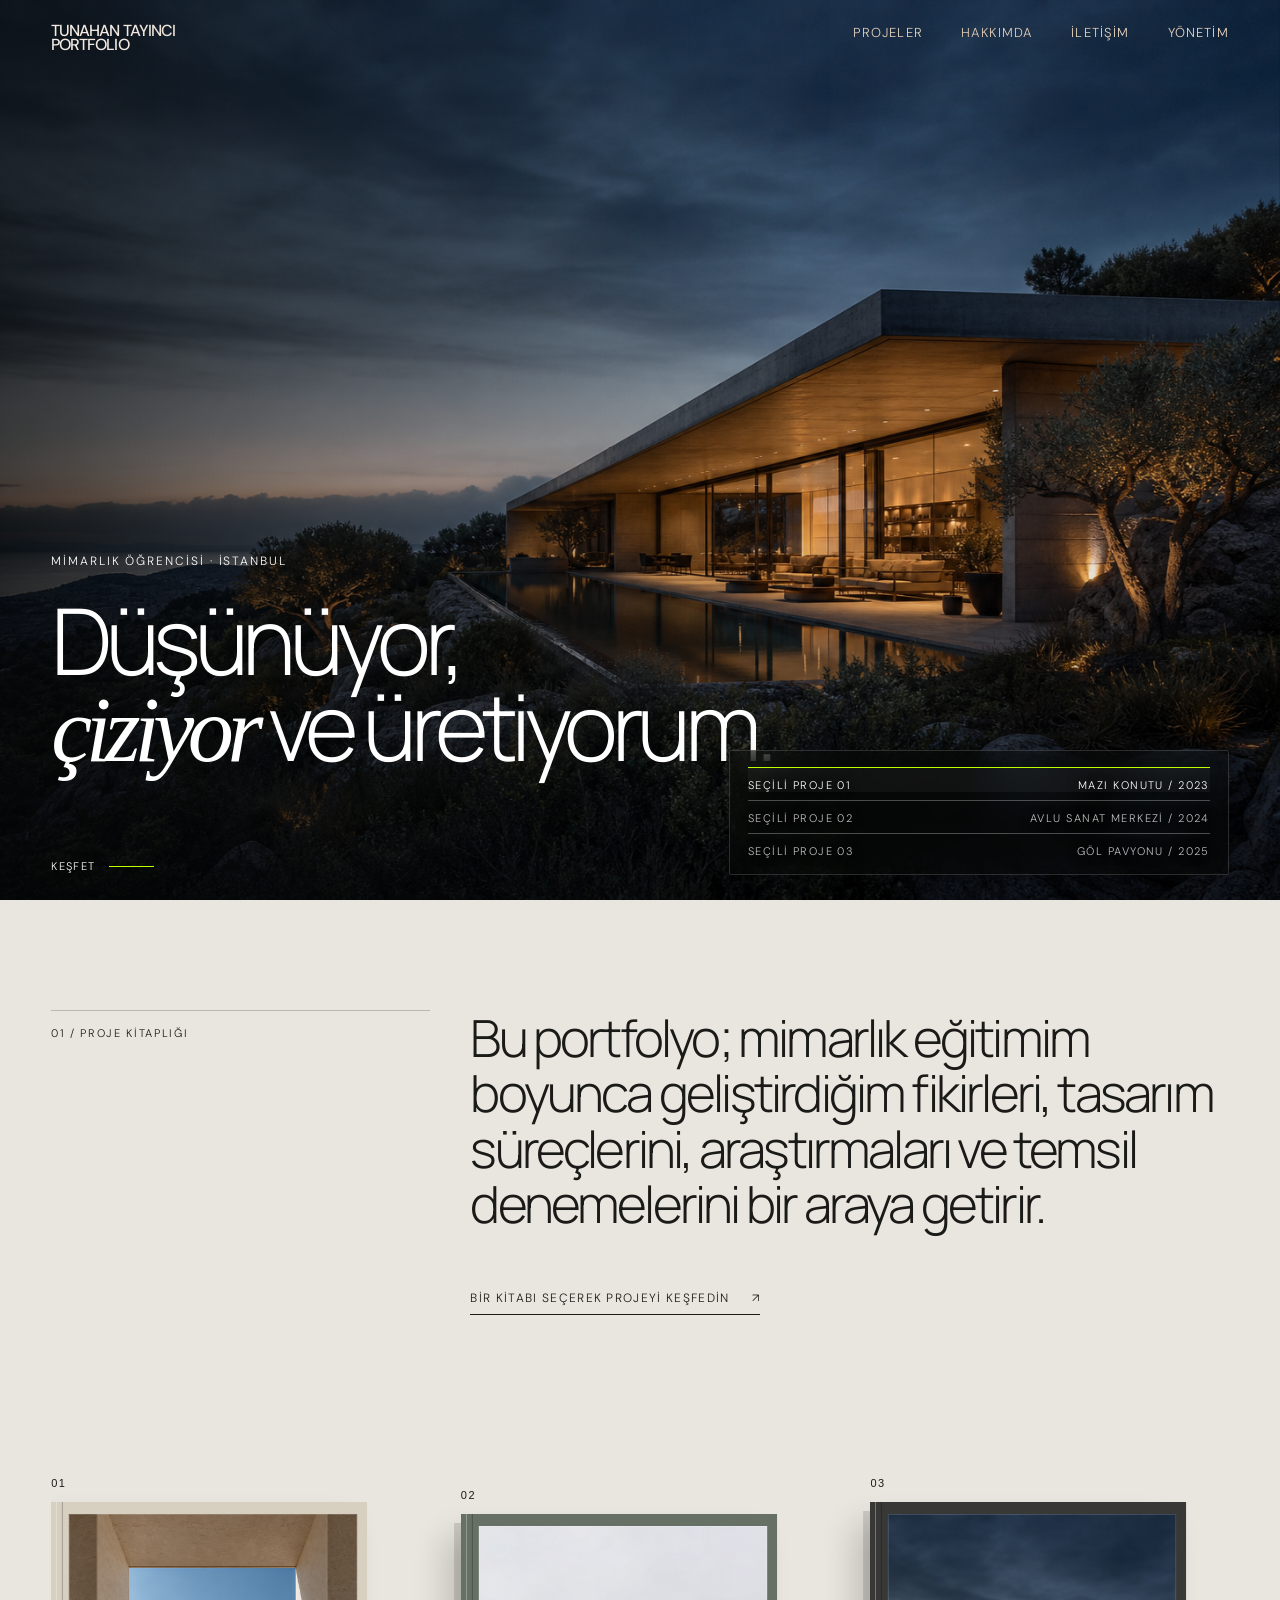
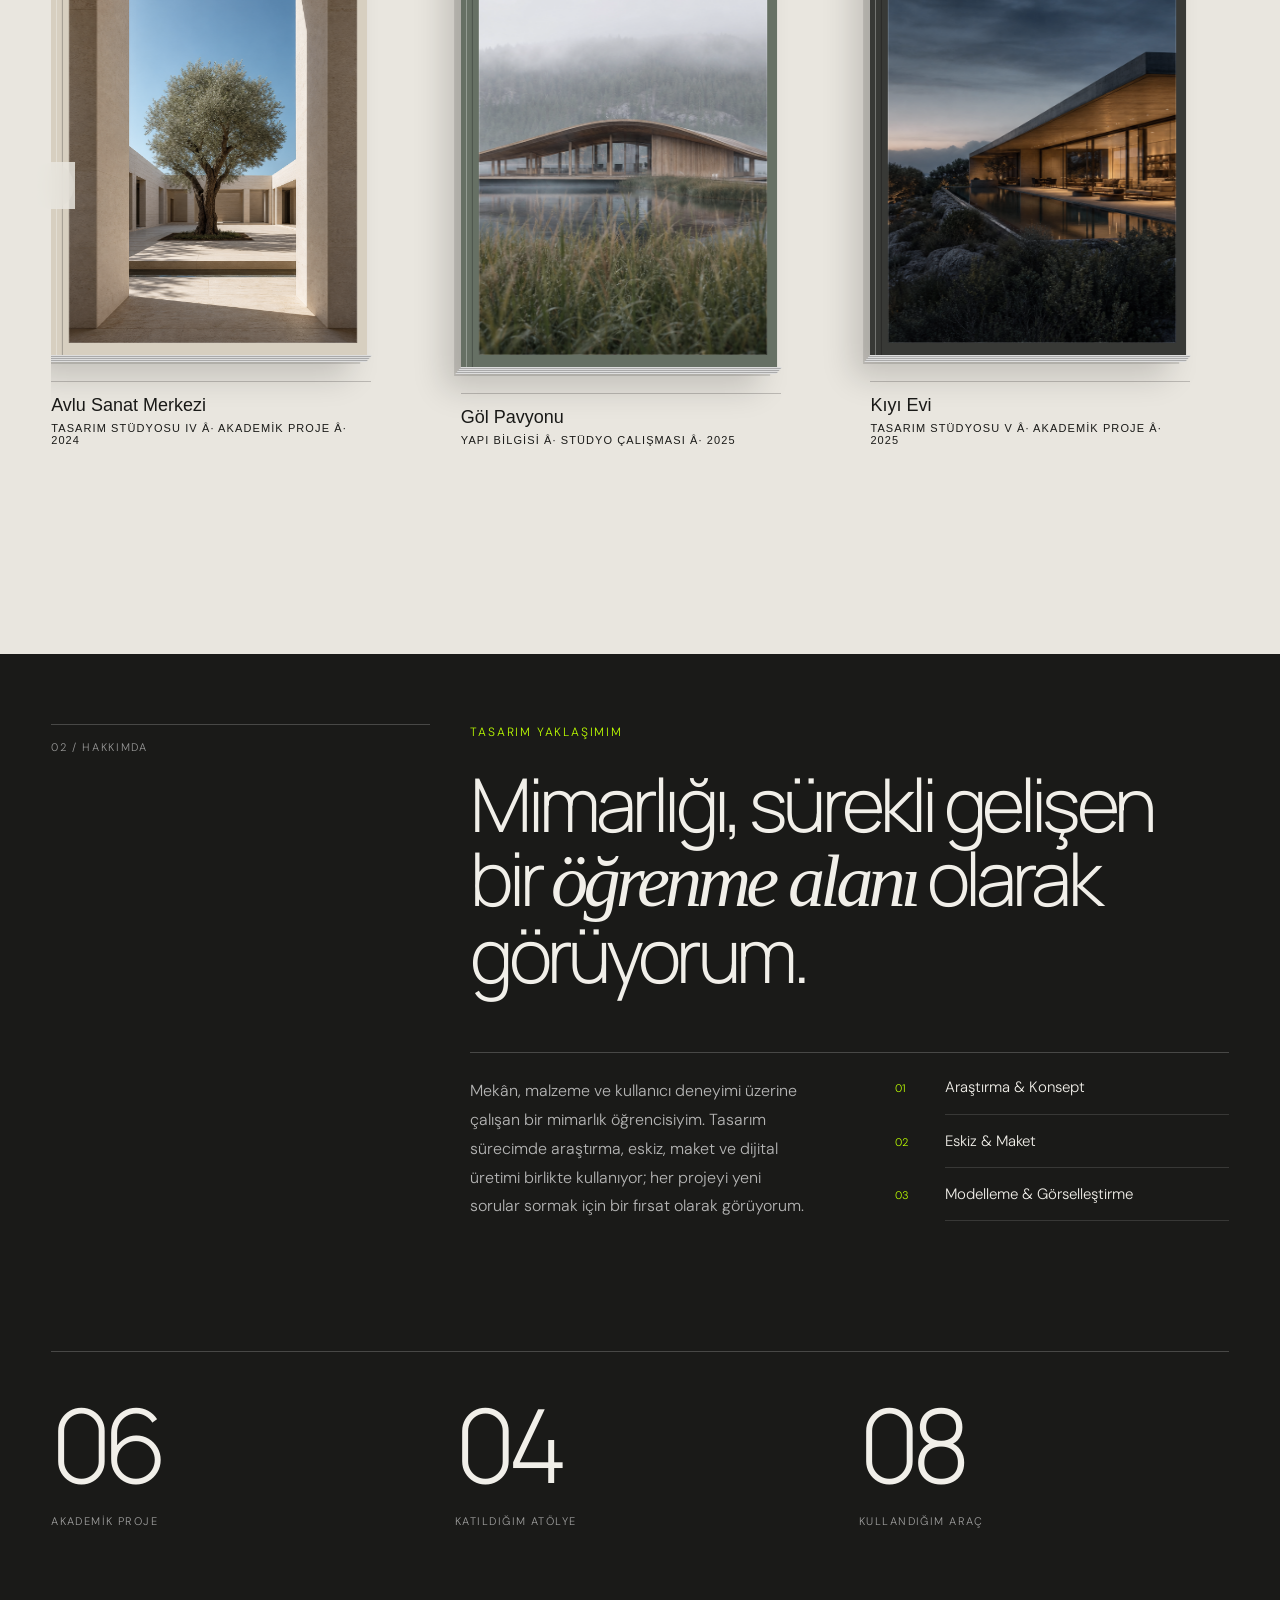
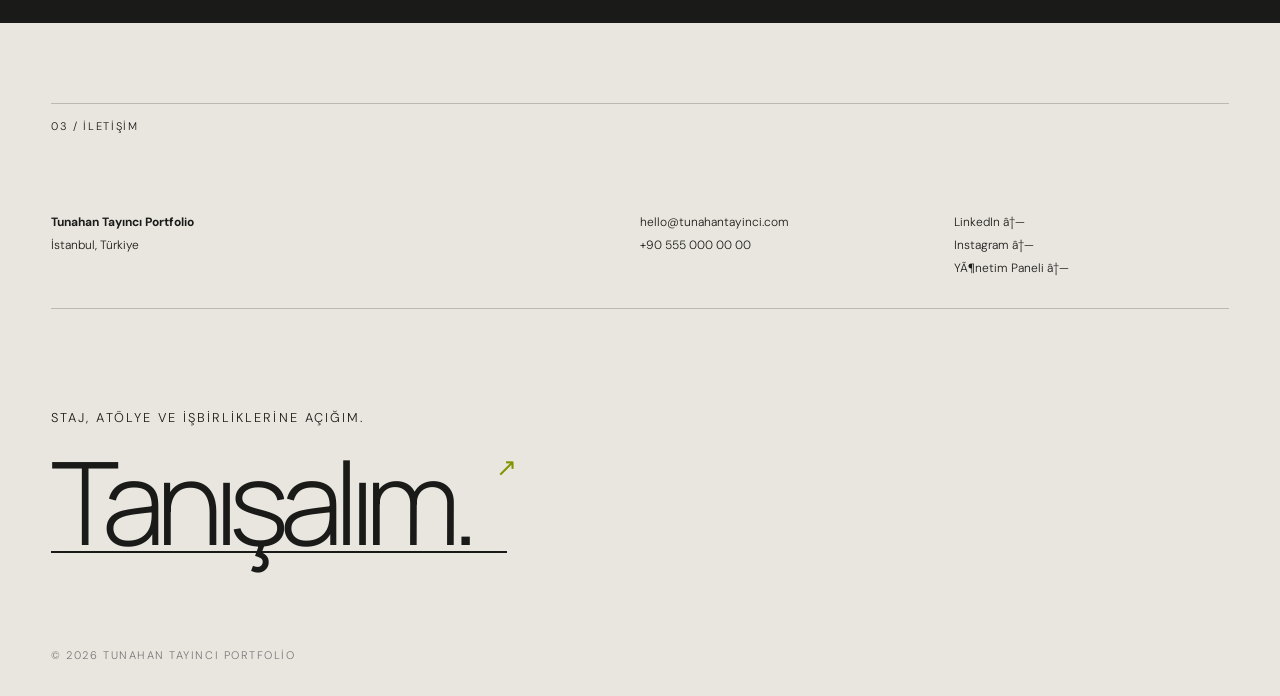
==== commit 6f6fc4ee: "Add files via upload" ====
--- a/index.html
+++ b/index.html
@@ -107,7 +107,7 @@
     </div>
   </dialog>
 
-  <script src="content.js?v=feedback-4"></script>
-  <script src="script.js?v=feedback-4"></script>
+  <script src="content.js?v=feedback-7"></script>
+  <script src="script.js?v=feedback-7"></script>
 </body>
 </html>
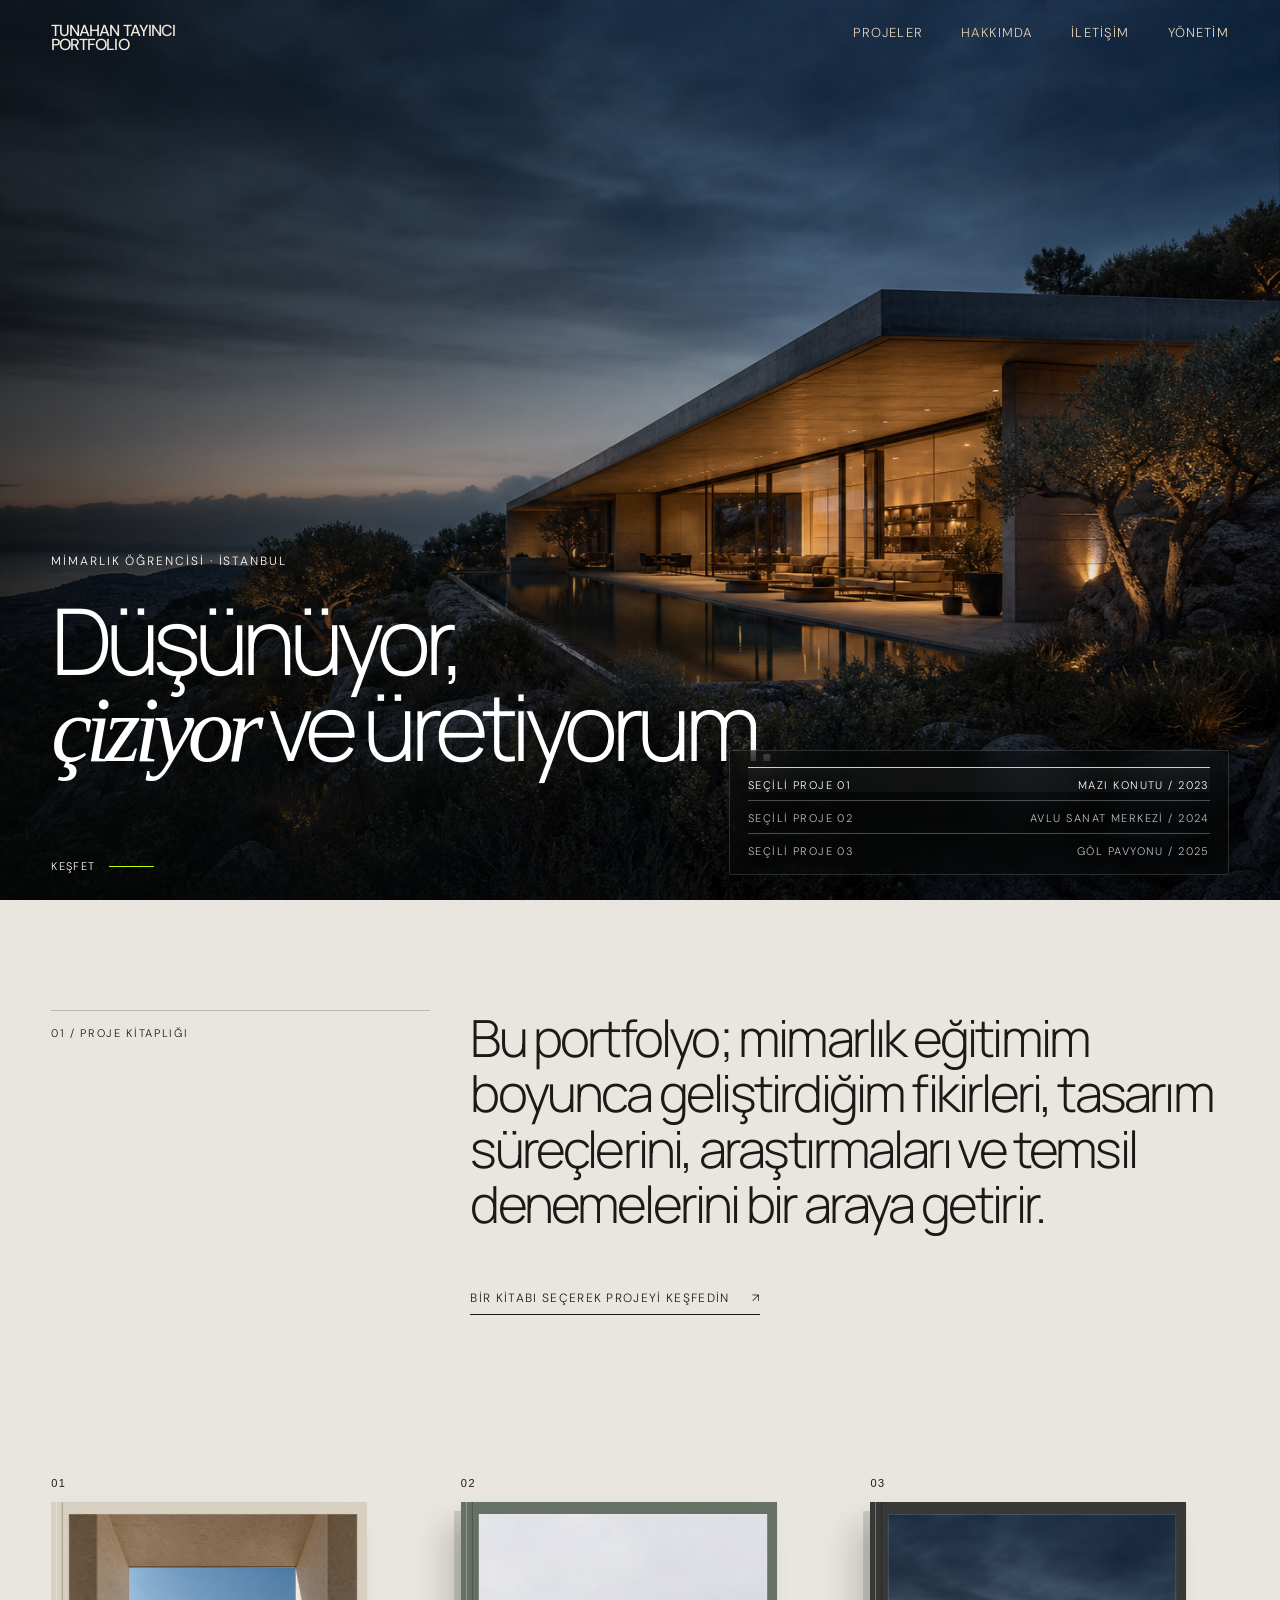
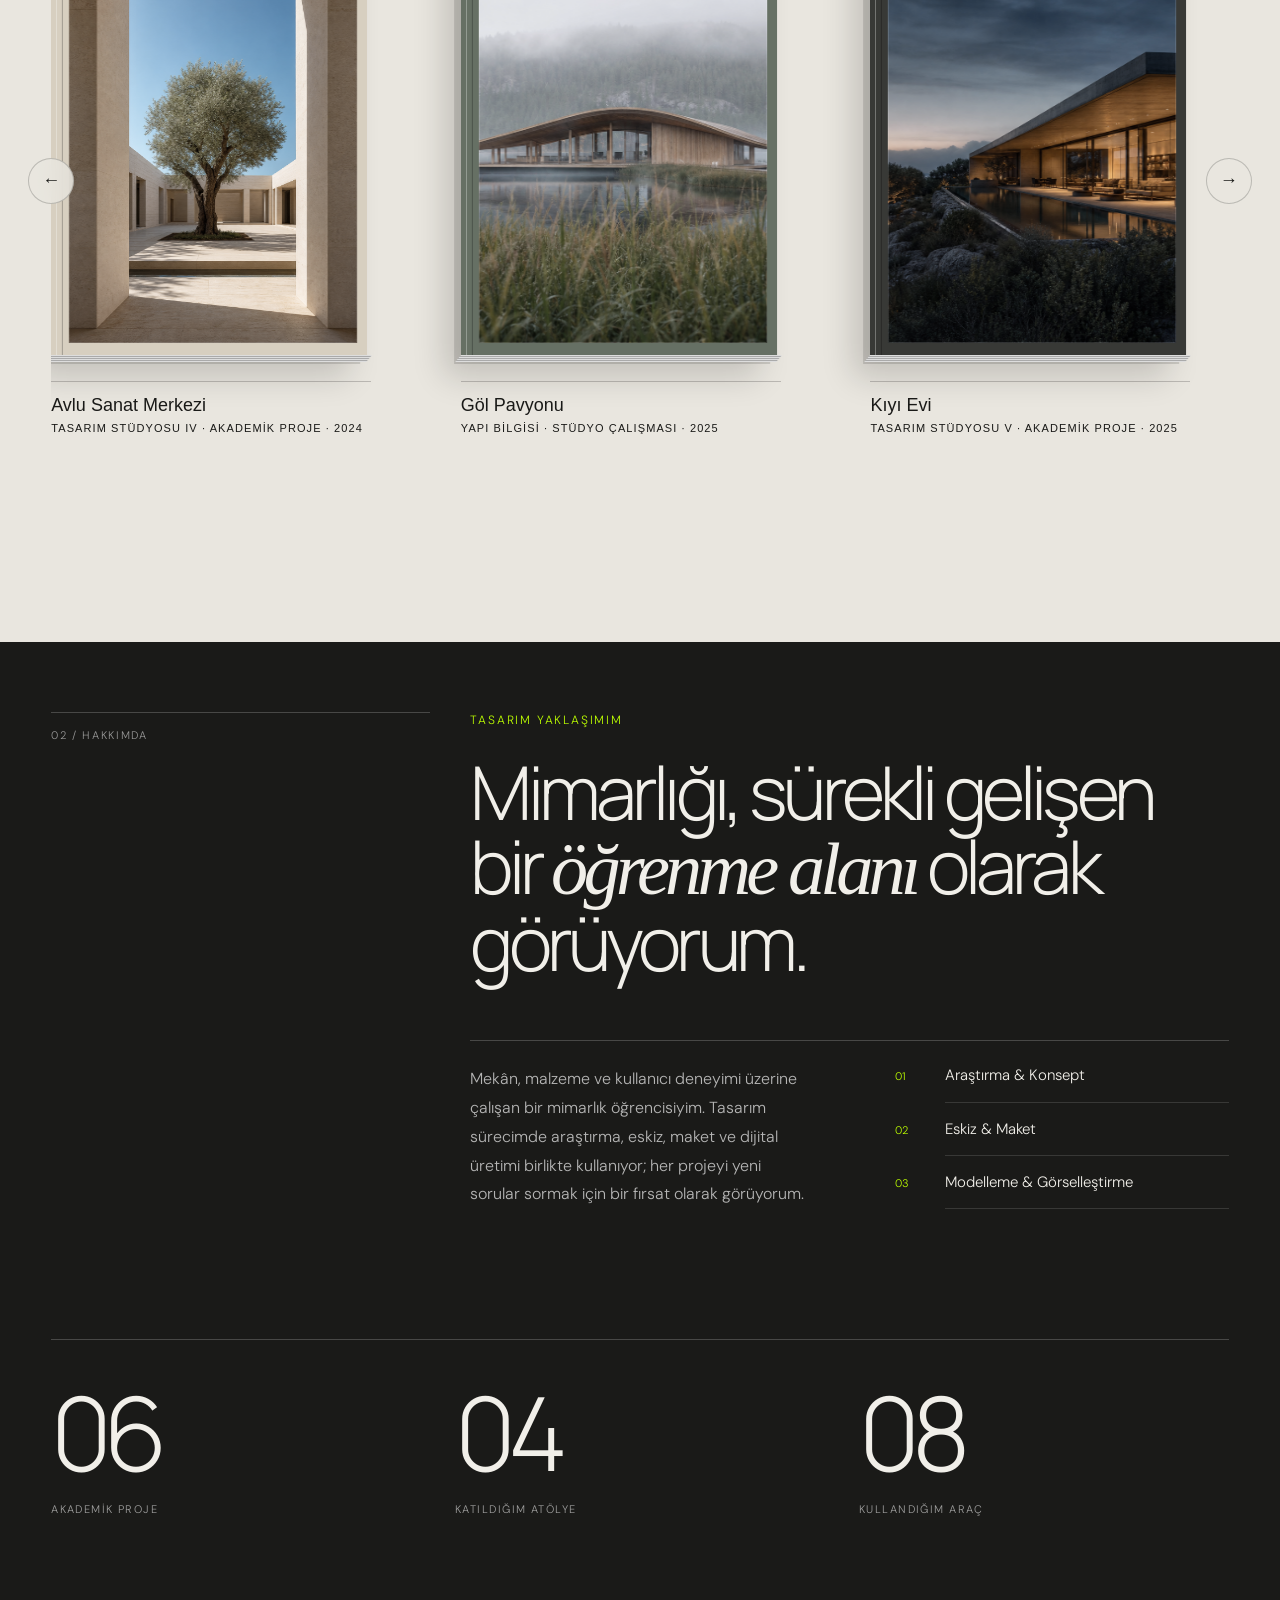
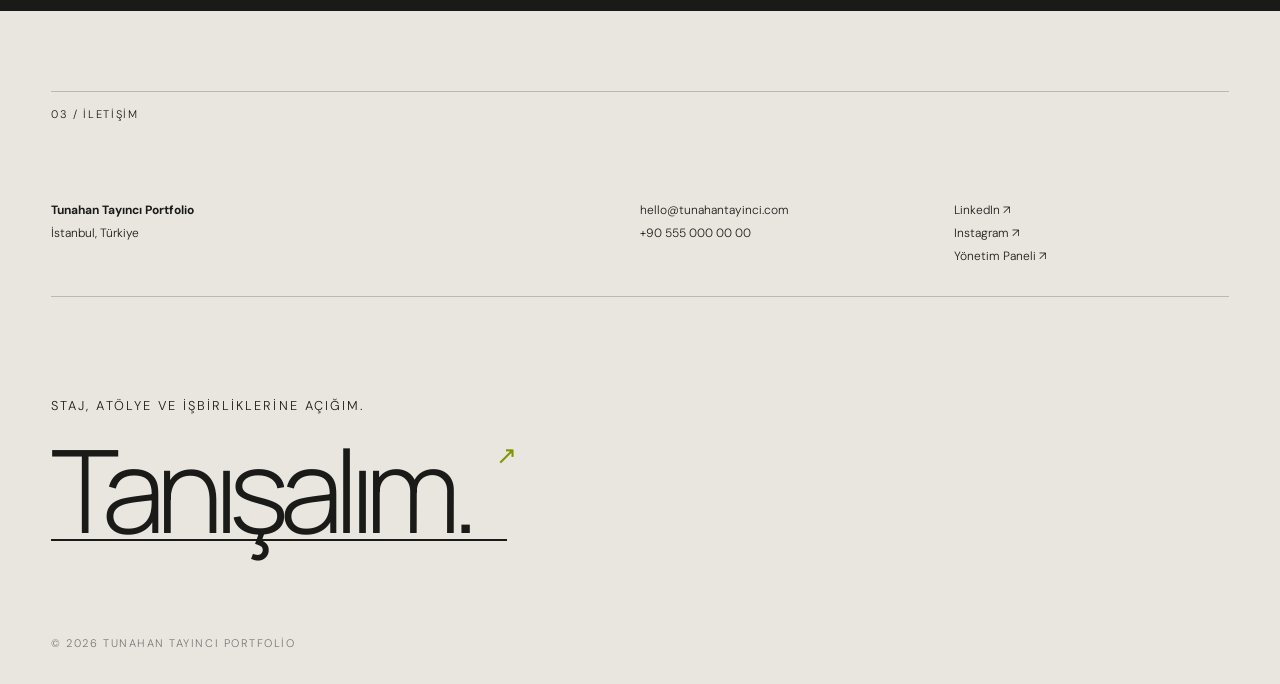
==== commit 1faa6435: "Add files via upload" ====
--- a/index.html
+++ b/index.html
@@ -1,4 +1,4 @@
-<!DOCTYPE html>
+﻿<!DOCTYPE html>
 <html lang="tr">
 <head>
   <meta charset="UTF-8">
@@ -94,7 +94,7 @@
     <div class="page-zoom" id="page-zoom" aria-hidden="true">
       <button class="zoom-close" type="button" aria-label="Yakınlaştırmayı kapat">×</button>
       <div class="zoom-viewport" id="zoom-viewport">
-        <object id="zoom-pdf" type="application/pdf" aria-label="YakÄ±nlaÅŸtÄ±rÄ±lmÄ±ÅŸ PDF proje sayfasÄ±"></object>
+        <object id="zoom-pdf" type="application/pdf" aria-label="Yakınlaştırılmış PDF proje sayfası"></object>
         <img id="zoom-image" alt="Yakınlaştırılmış proje sayfası">
       </div>
       <div class="zoom-controls" aria-label="Görsel yakınlaştırma kontrolleri">
@@ -107,7 +107,9 @@
     </div>
   </dialog>
 
-  <script src="content.js?v=feedback-7"></script>
-  <script src="script.js?v=feedback-7"></script>
+  <script src="content.js?v=fontfix-1"></script>
+  <script src="script.js?v=fontfix-1"></script>
 </body>
 </html>
+
+
--- a/styles.css
+++ b/styles.css
@@ -1,4 +1,4 @@
-:root {
+﻿:root {
   --ink: #1a1a18;
   --paper: #e9e6df;
   --line: rgba(26, 26, 24, .22);
@@ -353,3 +353,4 @@
   .hero h1 { font-size: clamp(43px, 13.2vw, 60px); line-height: .92; }
   .hero-meta { font-size: 9px; letter-spacing: .15em; padding: 12px; }
 }
+
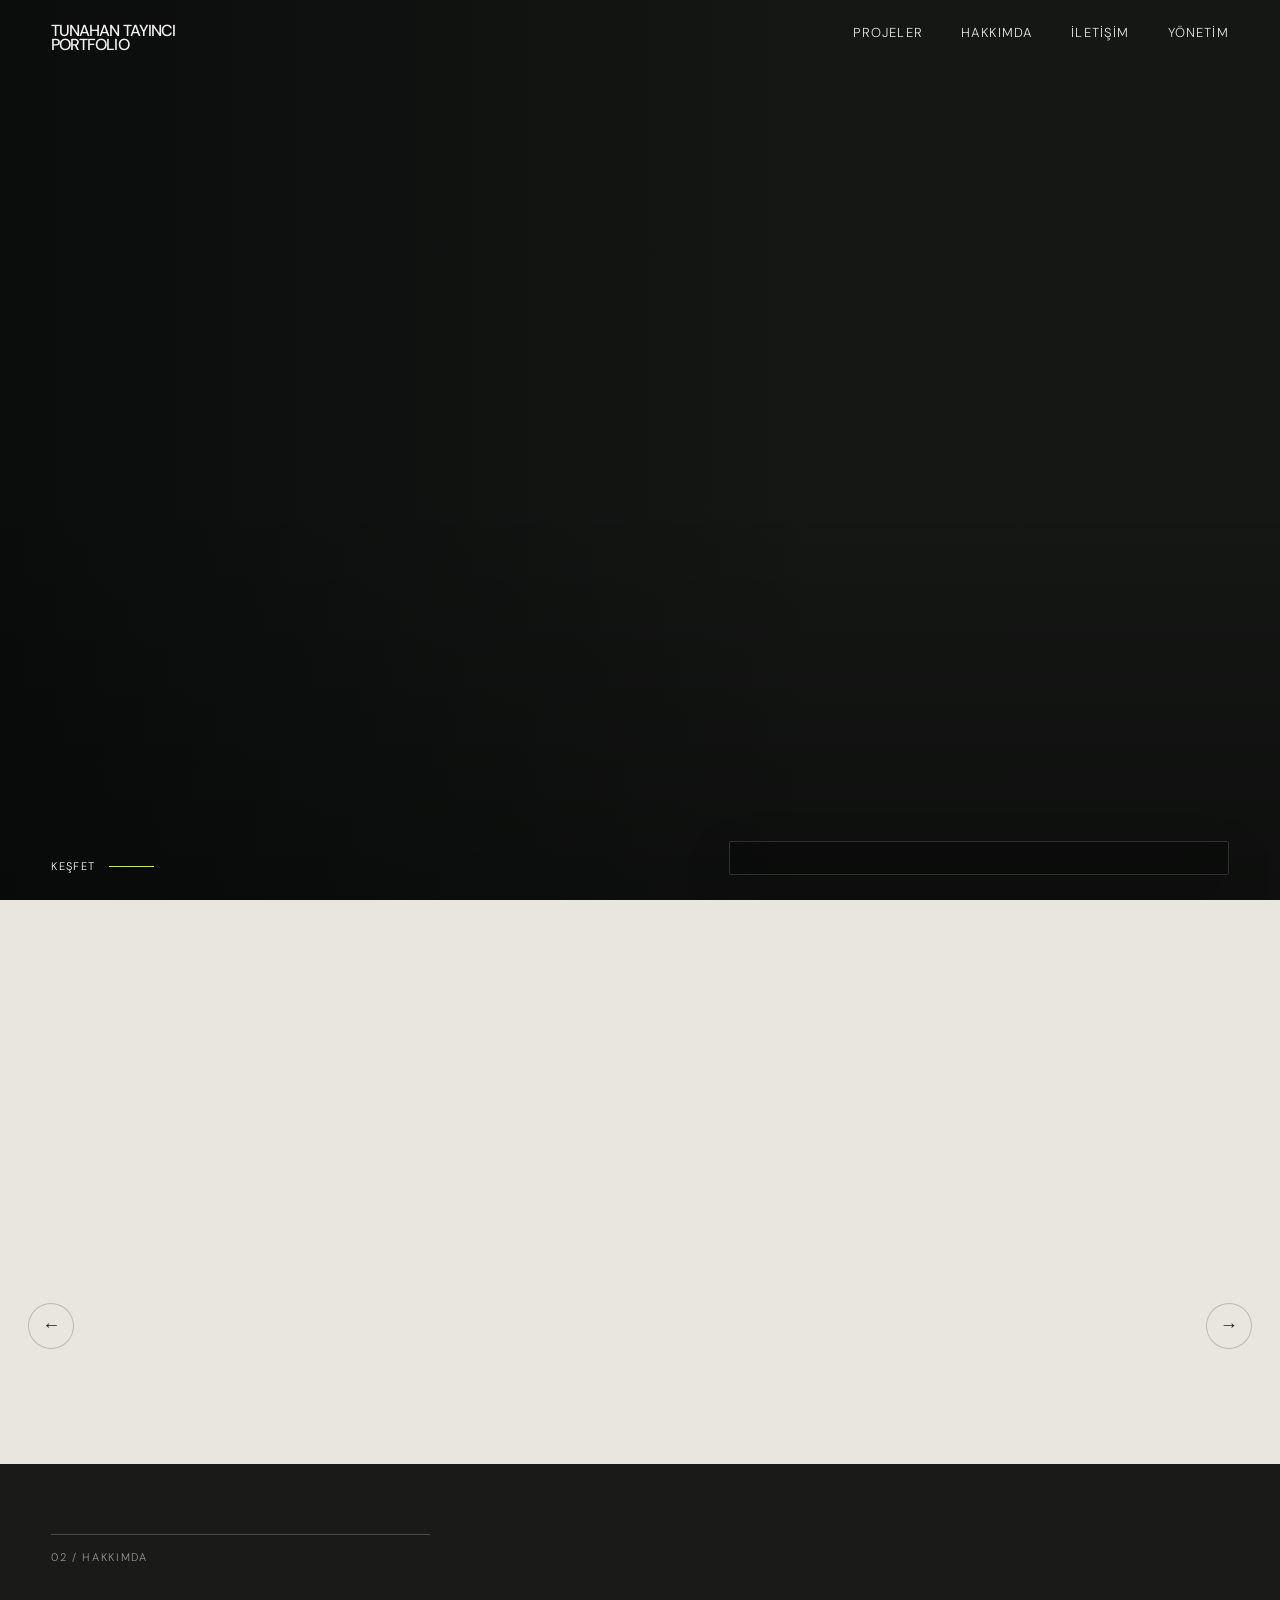
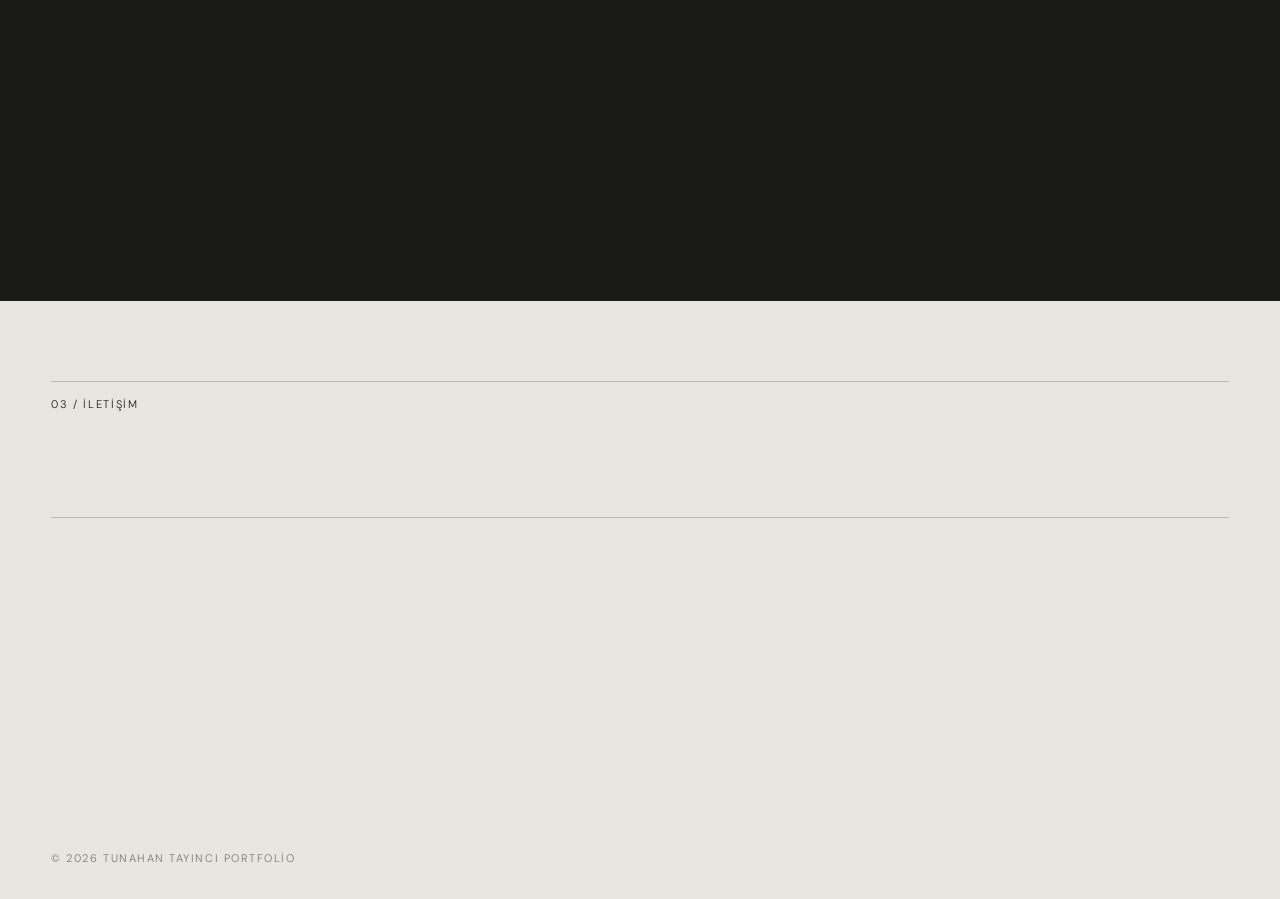
==== commit eb2766bc: "Add files via upload" ====
--- a/index.html
+++ b/index.html
@@ -8,7 +8,7 @@
   <link rel="preconnect" href="https://fonts.googleapis.com">
   <link rel="preconnect" href="https://fonts.gstatic.com" crossorigin>
   <link href="https://fonts.googleapis.com/css2?family=DM+Sans:wght@300;400;500&family=Manrope:wght@300;400;500&display=swap" rel="stylesheet">
-  <link rel="stylesheet" href="styles.css">
+  <link rel="stylesheet" href="styles.css?v=mobilefix-1">
 </head>
 <body>
   <header class="site-header" id="top">
@@ -107,8 +107,8 @@
     </div>
   </dialog>
 
-  <script src="content.js?v=fontfix-1"></script>
-  <script src="script.js?v=fontfix-1"></script>
+  <script src="content.js?v=mobilefix-1"></script>
+  <script src="script.js?v=mobilefix-1"></script>
 </body>
 </html>
 
--- a/styles.css
+++ b/styles.css
@@ -262,16 +262,16 @@
 .project-info h2 { font-size: 20px; font-weight: 400; margin: 0; letter-spacing: -.03em; }
 .project-info div { display: flex; gap: 20px; font-size: 11px; text-transform: uppercase; letter-spacing: .1em; padding-top: 5px; }
 
-.studio { color: var(--soft-white); background: var(--ink); padding-top: 70px; padding-bottom: 95px; display: grid; grid-template-columns: 1fr 2fr; gap: 60px 40px; }
-.studio-heading { grid-column: 2; }
+.studio { color: var(--soft-white); background: var(--ink); padding-top: 70px; padding-bottom: 64px; display: grid; grid-template-columns: 1fr 2fr; gap: 48px 40px; }
+.studio-heading { grid-column: 1 / -1; text-align: left; }
 .studio-heading > p { font-size: 12px; text-transform: uppercase; letter-spacing: .15em; color: var(--accent); margin: 0 0 27px; }
 .studio h2 { font-family: "Manrope", sans-serif; font-size: clamp(38px, 5.8vw, 90px); line-height: 1; letter-spacing: -.065em; font-weight: 300; max-width: 1050px; margin: 0; }
-.studio-details { grid-column: 2; display: grid; grid-template-columns: 1fr 1fr; gap: 90px; border-top: 1px solid rgba(255,255,255,.2); padding-top: 24px; }
+.studio-details { grid-column: 1 / -1; display: grid; grid-template-columns: minmax(0, 1fr) minmax(260px, .85fr); gap: clamp(34px, 6vw, 78px); border-top: 1px solid rgba(255,255,255,.2); padding-top: 24px; text-align: left; }
 .studio-details > p { margin: 0; font-size: 16px; line-height: 1.8; color: rgba(255,255,255,.68); max-width: 560px; white-space: pre-wrap; }
 .services { display: grid; grid-template-columns: 38px 1fr; gap: 16px 12px; font-size: 15px; }
 .services span { color: var(--accent); font-size: 11px; padding-top: 4px; }
 .services p { margin: 0; padding-bottom: 12px; border-bottom: 1px solid rgba(255,255,255,.13); }
-.studio-stats { grid-column: 1 / -1; display: grid; grid-template-columns: repeat(auto-fit, minmax(210px, 1fr)); gap: 34px; margin-top: 70px; border-top: 1px solid rgba(255,255,255,.2); padding-top: 22px; }
+.studio-stats { grid-column: 1 / -1; display: grid; grid-template-columns: repeat(auto-fit, minmax(210px, 1fr)); gap: 34px; margin-top: 38px; border-top: 1px solid rgba(255,255,255,.2); padding-top: 22px; }
 .studio-stats div { display: flex; flex-direction: column; }
 .studio-stats strong { font-family: "Manrope", sans-serif; font-size: clamp(56px, 8vw, 130px); font-weight: 300; letter-spacing: -.08em; }
 .studio-stats span { font-size: 11px; text-transform: uppercase; letter-spacing: .13em; color: rgba(255,255,255,.58); }
@@ -279,7 +279,7 @@
 .contact { padding-top: 80px; padding-bottom: 34px; }
 .contact-main { padding: 88px 0 95px; }
 .contact-main p { font-size: clamp(12px, 1vw, 15px); text-transform: uppercase; letter-spacing: .16em; margin-bottom: 26px; }
-.contact-main a { display: inline-flex; align-items: flex-start; gap: clamp(14px, 2vw, 28px); font-family: "Manrope", sans-serif; font-size: clamp(72px, 9vw, 150px); letter-spacing: -.08em; line-height: .86; border-bottom: 2px solid var(--ink); white-space: nowrap; }
+.contact-main a { display: inline-flex; align-items: flex-start; gap: clamp(14px, 2vw, 28px); font-family: "Manrope", sans-serif; font-size: clamp(66px, 8.4vw, 138px); letter-spacing: -.08em; line-height: .86; border-bottom: 2px solid var(--ink); white-space: nowrap; }
 .contact-main #contact-link-text { display: inline-block; color: var(--ink); }
 .contact-main .contact-arrow { display: inline-block; font-size: .22em; line-height: 1; margin-top: .08em; color: #829400; }
 footer { border-bottom: 1px solid var(--line); margin-top: 78px; padding: 0 0 28px; display: grid; grid-template-columns: 2fr 1fr 1fr; gap: 40px; font-size: clamp(12px, .9vw, 15px); line-height: 1.9; }
@@ -291,6 +291,7 @@
 @keyframes hero-in { from { transform: scale(1.05); filter: brightness(.4); } to { transform: scale(1); filter: brightness(1); } }
 
 @media (max-width: 780px) {
+  :root { --pad: 18px; }
   .site-header { padding-top: 18px; }
   .menu-toggle { display: flex; flex-direction: column; gap: 6px; background: none; border: 0; padding: 5px; z-index: 2; }
   .menu-toggle span { width: 24px; height: 1px; background: white; transition: transform .3s; }
@@ -298,12 +299,12 @@
   .menu-toggle.open span:last-child { transform: translateY(-3.5px) rotate(-45deg); }
   .nav-links { position: fixed; inset: 0; background: var(--ink); padding: 100px 20px; flex-direction: column; font-size: 28px; opacity: 0; visibility: hidden; transition: opacity .3s; mix-blend-mode: normal; }
   .nav-links.open { opacity: 1; visibility: visible; }
-  .hero { min-height: 720px; }
+  .hero { min-height: 760px; height: 100svh; }
   .hero > img { object-position: 64% center; }
-  .hero-content { bottom: max(285px, 34vh); right: var(--pad); }
+  .hero-content { bottom: clamp(330px, 43vh, 390px); right: var(--pad); }
   .eyebrow { font-size: 11px; margin-bottom: 16px; line-height: 1.5; }
-  .hero h1 { font-size: clamp(48px, 14.5vw, 72px); line-height: .9; letter-spacing: -.075em; max-width: 92vw; }
-  .hero-meta { left: var(--pad); right: var(--pad); bottom: 28px; min-width: 0; padding: 13px 14px; gap: 7px; font-size: 10px; line-height: 1.35; letter-spacing: .17em; background: rgba(7,9,8,.62); }
+  .hero h1 { font-size: clamp(42px, 12.8vw, 62px); line-height: .94; letter-spacing: -.075em; max-width: 90vw; }
+  .hero-meta { left: var(--pad); right: var(--pad); bottom: 26px; min-width: 0; padding: 13px 14px; gap: 7px; font-size: 10px; line-height: 1.35; letter-spacing: .17em; background: rgba(7,9,8,.68); max-height: 240px; overflow: auto; }
   .hero-project { grid-template-columns: 1fr; gap: 4px; padding-top: 8px; }
   .hero-project span:last-child { text-align: left; }
   .scroll-cue { display: none; }
@@ -315,7 +316,7 @@
   .shelf-arrow-right { right: var(--pad); }
   .project-book:nth-child(even) { transform: none; }
   .book-caption small { line-height: 1.6; }
-  .book-modal { padding: 18px 10px; }
+  .book-modal { padding: 18px 10px 74px; }
   .reader-heading { left: 14px; top: 18px; right: 64px; }
   .reader-heading h2 { font-size: 17px; line-height: 1.2; }
   .book-reader { grid-template-columns: 36px minmax(0,1fr) 36px; gap: 6px; padding-top: 54px; }
@@ -325,7 +326,7 @@
   .page-right { display: none; }
   .intro-page, .end-page { padding: 28px; }
   .reader-nav { width: 36px; height: 36px; }
-  .feedback-dock { right: 10px; bottom: 50px; width: calc(100vw - 20px); }
+  .feedback-dock { right: 10px; bottom: 10px; width: calc(100vw - 20px); }
   .feedback-toggle { padding: 10px 12px; font-size: 10px; }
   .feedback-drawer { max-height: 44vh; padding: 14px; }
   .zoom-hint { opacity: 1; transform: none; font-size: 9px; }
@@ -338,19 +339,20 @@
   .project-wide { grid-column: auto; width: 100%; }
   .project-wide .project-image { aspect-ratio: 4/3; }
   .project-info { flex-direction: column; }
-  .studio { grid-template-columns: 1fr; padding-top: 50px; }
+  .studio { grid-template-columns: 1fr; padding-top: 50px; padding-bottom: 58px; }
   .studio-heading, .studio-details, .studio-stats { grid-column: auto; }
   .studio-details { grid-template-columns: 1fr; gap: 45px; }
   .studio-stats { grid-template-columns: 1fr; gap: 32px; }
   .contact-main { padding: 70px 0 75px; }
-  .contact-main a { font-size: clamp(50px, 15vw, 84px); white-space: normal; }
+  .contact-main a { font-size: clamp(44px, 13.5vw, 76px); white-space: normal; }
   footer { grid-template-columns: 1fr; gap: 24px; margin-top: 54px; }
   .copyright { margin-top: 0; }
 }
 
 @media (max-width: 430px) {
-  .hero-content { bottom: max(270px, 33vh); }
-  .hero h1 { font-size: clamp(43px, 13.2vw, 60px); line-height: .92; }
-  .hero-meta { font-size: 9px; letter-spacing: .15em; padding: 12px; }
+  .hero { min-height: 735px; }
+  .hero-content { bottom: clamp(318px, 42vh, 372px); }
+  .hero h1 { font-size: clamp(38px, 11.8vw, 54px); line-height: .95; }
+  .hero-meta { font-size: 9px; letter-spacing: .14em; padding: 12px; max-height: 230px; }
 }
 
